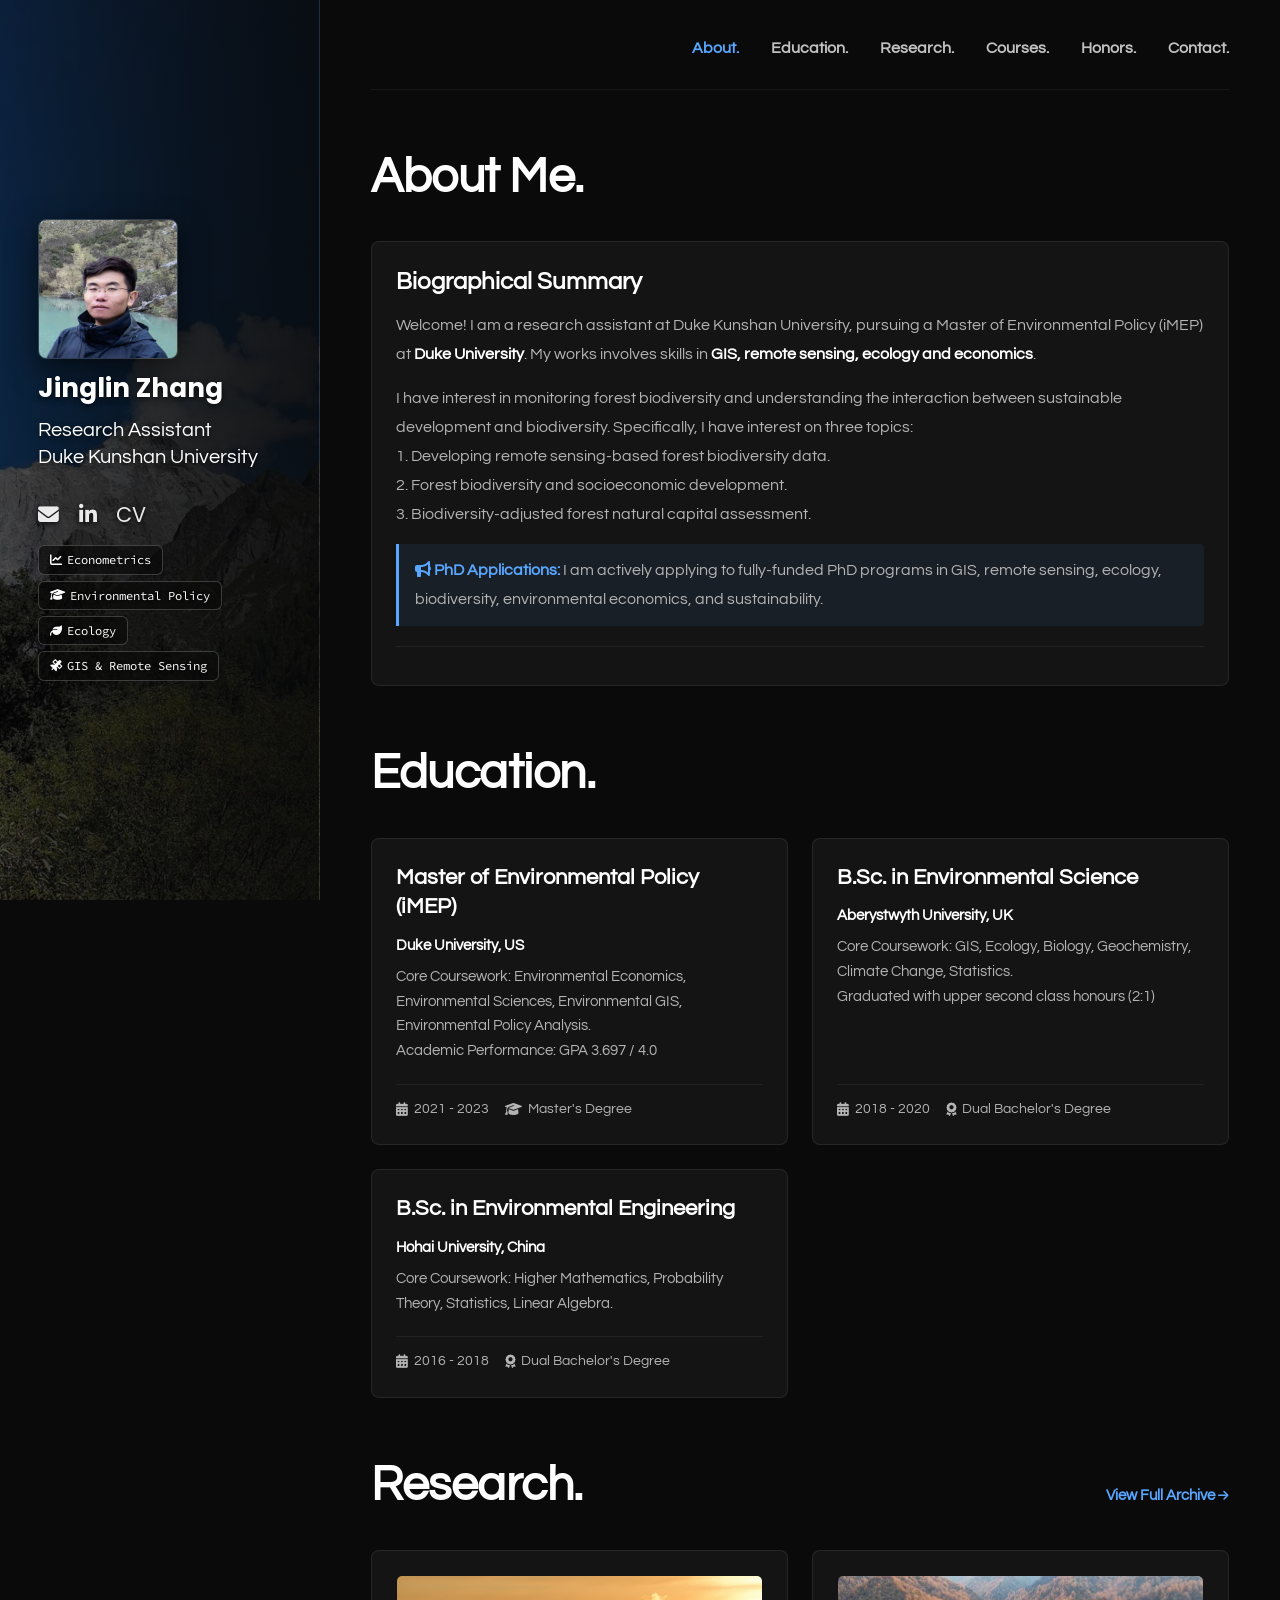
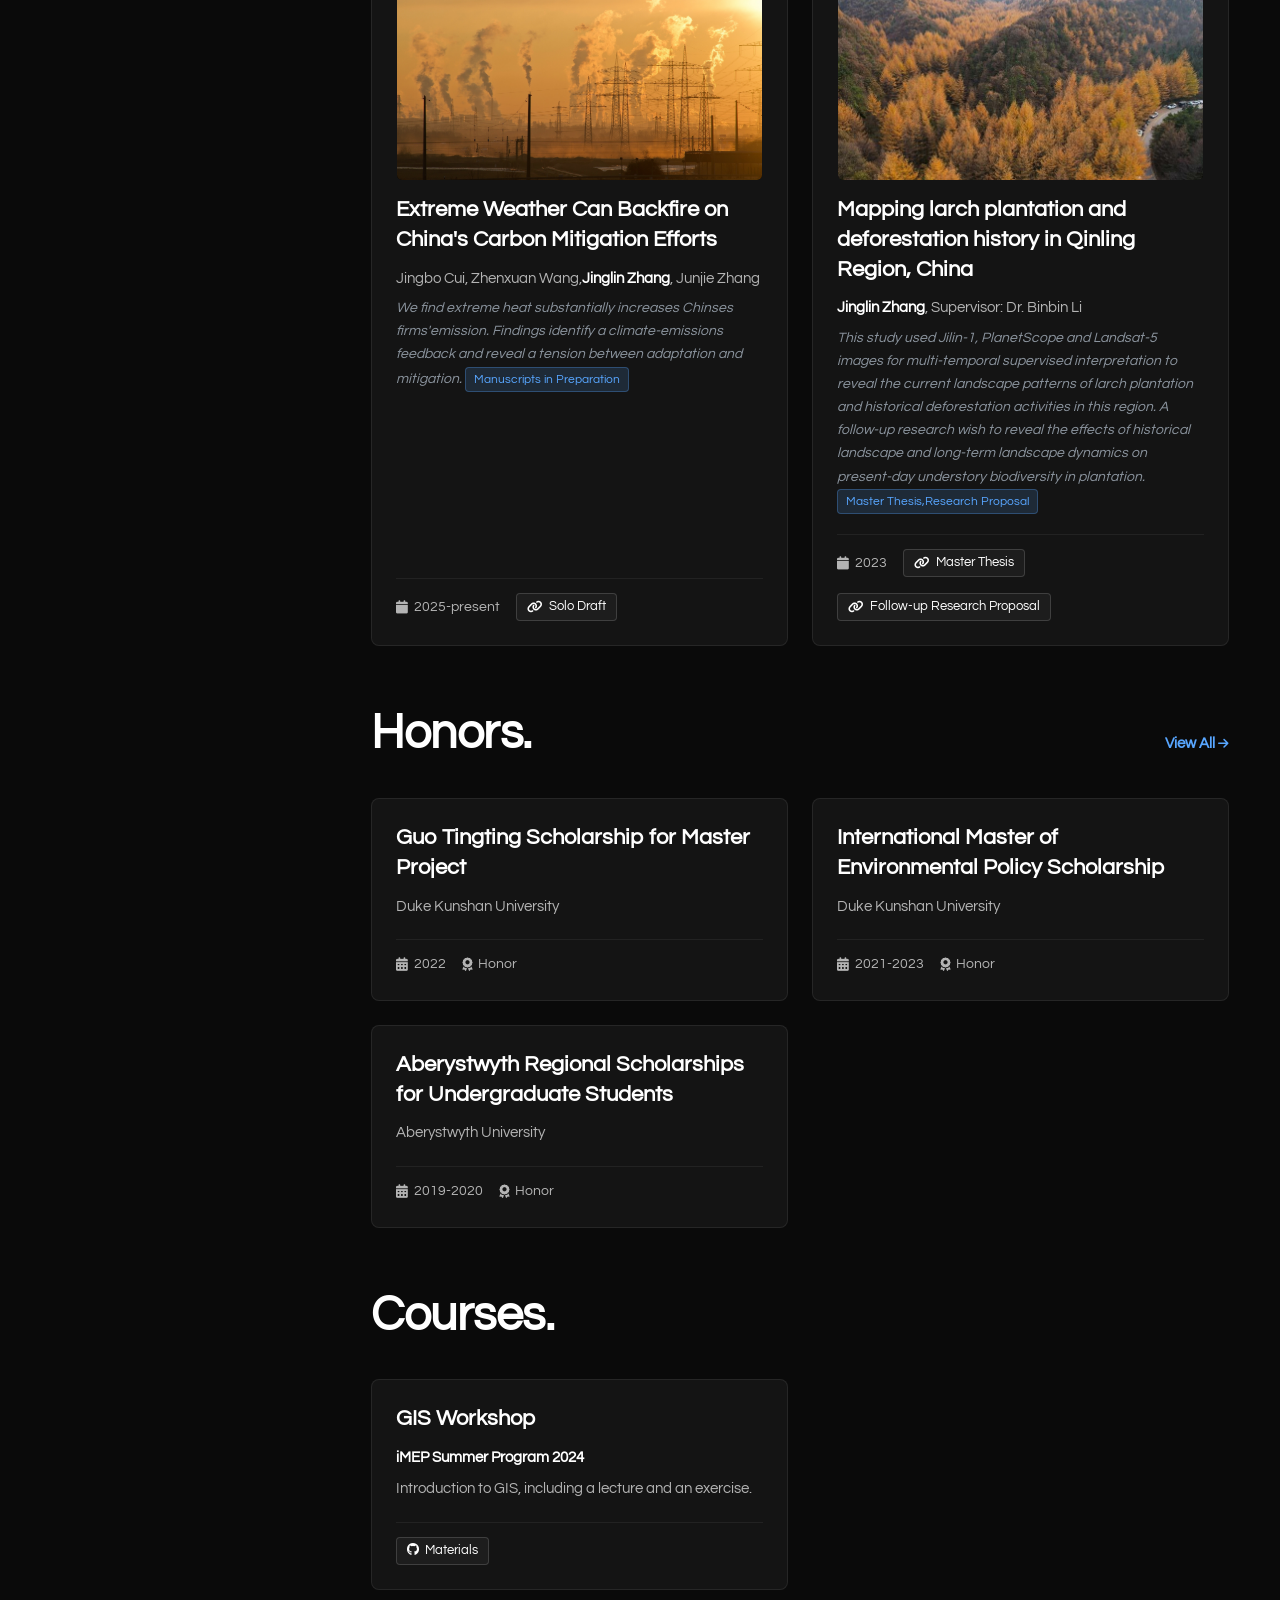
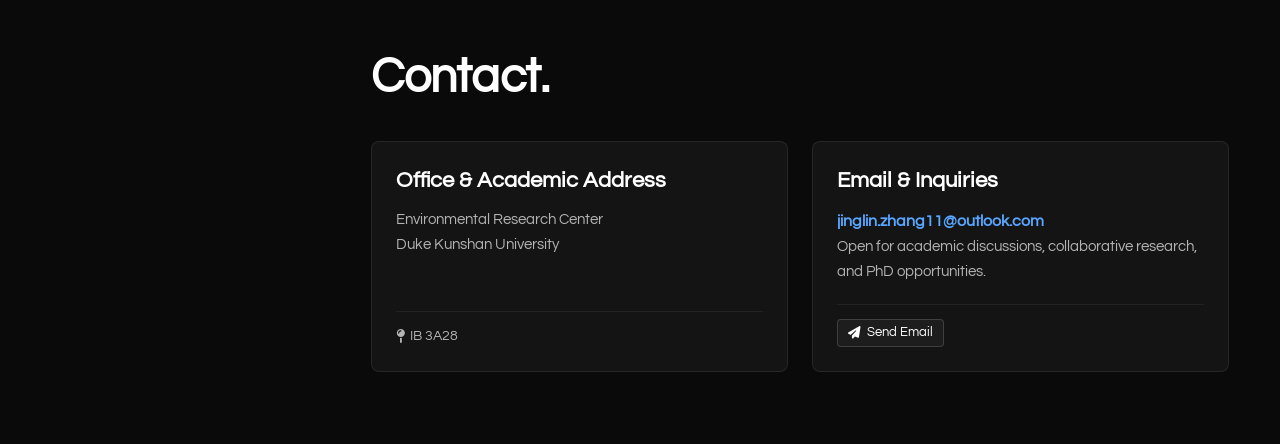
==== index.html @ aa08ebb3 "Update index.html" ====
<!DOCTYPE html>
<html lang="en">
<head>
    <meta charset="UTF-8">
    <meta name="viewport" content="width=device-width, initial-scale=1.0">
    <title>Jinglin Zhang | Academic Portfolio</title>
    
    <!-- Fonts & Icons (Gitfolio exact stack) -->
    <link rel="stylesheet" href="https://cdnjs.cloudflare.com/ajax/libs/font-awesome/6.5.0/css/all.min.css">
    <link rel="stylesheet" href="styles.css">
</head>
<body>

    <!-- ===================================================
         1) GITFOLIO FIXED LEFT PROFILE RIBBON
         =================================================== -->
    <div id="profile" style="background-image: linear-gradient(90deg, rgba(10, 10, 10, 0.35), rgba(10, 10, 10, 0.72)), url('assets/background.jpg'); background-size: cover; background-position: center; background-repeat: no-repeat;">
        <img id="profile_img" src="assets/profile.jpg" alt="Your Portrait">
        
        <div id="username">
            <span>Jinglin Zhang</span>
        </div>

        <div id="userbio">
            Research Assistant<br>Duke Kunshan University
        </div>

        <div class="socials">
            <a href="mailto:jinglin.zhang11@outlook.com" title="Email">
                <i class="fas fa-envelope"></i>
            </a>
            <a href="https://www.linkedin.com/in/jiz11/" target="_blank" rel="noopener noreferrer" title="LinkedIn">
                <i class="fab fa-linkedin-in"></i>
            </a>
            <a href="assets/cv.pdf" target="_blank" rel="noopener noreferrer" title="Resume">
                CV
            </a>
        </div>

        <div style="margin-top: 1.5vh; display: flex; flex-wrap: wrap; gap: 6px;">
            <span class="gitfolio-badge"><i class="fas fa-chart-line text-blue-400"></i> Econometrics</span>
            <span class="gitfolio-badge"><i class="fas fa-graduation-cap text-green-400"></i> Environmental Policy</span>
            <span class="gitfolio-badge"><i class="fas fa-leaf text-amber-400"></i> Ecology</span>
            <span class="gitfolio-badge"><i class="fas fa-satellite text-purple-400"></i> GIS & Remote Sensing</span>
        </div>
    </div>

    <!-- ===================================================
         2) GITFOLIO RIGHT DISPLAY CONTENT
         =================================================== -->
    <div id="display">
        
        <!-- Top Navigation Bar (Gitfolio style) -->
        <div id="header">
            <a href="#about" class="active">About.</a>
            <a href="#education">Education.</a>
            <a href="#research">Research.</a>
            <a href="#Courses">Courses.</a>
            <a href="#honors">Honors.</a>
            <a href="#contact">Contact.</a>
        </div>

        <!-- SECTION 1: ABOUT ME -->
        <div id="about">
            <h1>About Me.</h1>
            <div class="gitfolio-card" style="margin-bottom: 30px;">
                <div class="section_title" style="color: #fff; font-size: 24px;">Biographical Summary</div>
                <div class="about_section" style="font-size: 16px; line-height: 1.8;">
                    <p style="margin-top: 0;">
                        Welcome! I am a research assistant at Duke Kunshan University, pursuing a Master of Environmental Policy (iMEP) at <strong>Duke University</strong>. My works involves skills in <strong>GIS, remote sensing, ecology and economics</strong>.
                    </p>
                    <p>
                        I have interest in monitoring forest biodiversity and understanding the interaction between sustainable development and biodiversity. Specifically, I have interest on three topics:<br>
                        1. Developing remote sensing-based forest biodiversity data. <br>
                        2. Forest biodiversity and socioeconomic development. <br>
                        3. Biodiversity-adjusted forest natural capital assessment.
                    </p>
                    <p style="margin-bottom: 0; padding: 12px 16px; border-left: 3px solid var(--accent-color); background: rgba(88, 166, 255, 0.08); border-radius: 0 4px 4px 0;">
                        <strong style="color: #58a6ff;"><i class="fas fa-bullhorn"></i> PhD Applications:</strong> I am actively applying to fully-funded PhD programs in GIS, remote sensing, ecology, biodiversity, environmental economics, and sustainability.
                    </p>
                </div>
                <div class="bottom_section">
                </div>
            </div>
        </div>

        <!-- SECTION 2: EDUCATION -->
        <div id="education">
            <h1>Education.</h1>
            <div class="projects">
                
                <section class="gitfolio-card">
                    <div>
                        <div class="section_title">Master of Environmental Policy (iMEP)</div>
                        <div class="about_section">
                            <p style="margin: 0 0 6px 0; color: #fff; font-weight: 600;">Duke University, US</p>
                            <p style="margin: 0; color: var(--text-secondary);">
                                Core Coursework: Environmental Economics, Environmental Sciences, Environmental GIS, Environmental Policy Analysis.<br>
                                Academic Performance: GPA 3.697 / 4.0
                            </p>
                        </div>
                    </div>
                    <div class="bottom_section">
                        <span><i class="fas fa-calendar-alt"></i> 2021 - 2023</span>
                        <span><i class="fas fa-graduation-cap"></i> Master's Degree</span>
                    </div>
                </section>

                <section class="gitfolio-card">
                    <div>
                        <div class="section_title">B.Sc. in Environmental Science</div>
                        <div class="about_section">
                            <p style="margin: 0 0 6px 0; color: #fff; font-weight: 600;">Aberystwyth University, UK</p>
                            <p style="margin: 0; color: var(--text-secondary);">
                                Core Coursework: GIS, Ecology, Biology, Geochemistry, Climate Change, Statistics.<br>
                                Graduated with upper second class honours (2:1)
                            </p>
                        </div>
                    </div>
                    <div class="bottom_section">
                        <span><i class="fas fa-calendar-alt"></i> 2018 - 2020</span>
                        <span><i class="fas fa-award"></i> Dual Bachelor's Degree</span>
                    </div>
                </section>

                <section class="gitfolio-card">
                    <div>
                        <div class="section_title">B.Sc. in Environmental Engineering</div>
                        <div class="about_section">
                            <p style="margin: 0 0 6px 0; color: #fff; font-weight: 600;">Hohai University, China</p>
                            <p style="margin: 0; color: var(--text-secondary);">
                                Core Coursework: Higher Mathematics, Probability Theory, Statistics, Linear Algebra.<br>
                            </p>
                        </div>
                    </div>
                    <div class="bottom_section">
                        <span><i class="fas fa-calendar-alt"></i> 2016 - 2018</span>
                        <span><i class="fas fa-award"></i> Dual Bachelor's Degree</span>
                    </div>
                </section>

            </div>
        </div>

        <!-- SECTION 3: RESEARCH & PUBLICATIONS -->
        <div id="research">
            <div style="display: flex; justify-content: space-between; align-items: baseline; margin-top: 50px; margin-bottom: 25px;">
                <h1 style="margin: 0;">Research.</h1>
                <a href="pages/all-publications.html" style="font-family: 'Questrial', sans-serif; color: var(--accent-color); text-decoration: none; font-size: 15px; font-weight: bold;">
                    View Full Archive <i class="fas fa-arrow-right" style="font-size: 12px;"></i>
                </a>
            </div>
            
            <div class="projects" id="featured-publications-container">
                <!-- Dynamically populated from data/publications.json via script.js -->
            </div>
        </div>

        <!-- SECTION 4: HONORS & AWARDS -->
        <div id="honors">
            <div style="display: flex; justify-content: space-between; align-items: baseline; margin-top: 50px; margin-bottom: 25px;">
                <h1 style="margin: 0;">Honors.</h1>
                <a href="pages/all-honors.html" style="font-family: 'Questrial', sans-serif; color: var(--accent-color); text-decoration: none; font-size: 15px; font-weight: bold;">
                    View All <i class="fas fa-arrow-right" style="font-size: 12px;"></i>
                </a>
            </div>
            
            <div class="projects" id="honors-container">
                <!-- Dynamically populated from data/honors.json via script.js -->
            </div>
        </div>

        <div id="Courses">
            <h1>Courses.</h1>
            <div class="projects">
                
                <section class="gitfolio-card">
                    <div>
                        <div class="section_title">GIS Workshop</div>
                        <div class="about_section">
                            <p style="margin: 0 0 6px 0; color: #fff; font-weight: 600;">iMEP Summer Program 2024</p>
                            <p style="margin: 0; color: var(--text-secondary);">
                                Introduction to GIS, including a lecture and an exercise.<br>
                            </p>
                        </div>
                    </div>
                    <div class="bottom_section">
                        <a href="https://github.com/jiz11/iMEPSummer2024_GISWorkshop" target="_blank" rel="noopener noreferrer" class="gitfolio-tag-btn">
                            <i class="fab fa-github"></i> Materials
                        </a>
                    </div>
                </section>

            </div>
        </div>


        <!-- SECTION 5: CONTACT -->
        <div id="contact">
            <h1>Contact.</h1>
            <div class="projects">
                
                <section class="gitfolio-card">
                    <div>
                        <div class="section_title">Office &amp; Academic Address</div>
                        <div class="about_section">
                            <p style="margin: 0;">
                                Environmental Research Center<br>
                                Duke Kunshan University
                            </p>
                        </div>
                    </div>
                    <div class="bottom_section">
                        <span><i class="fas fa-map-pin"></i> IB 3A28</span>
                    </div>
                </section>

                <section class="gitfolio-card">
                    <div>
                        <div class="section_title">Email &amp; Inquiries</div>
                        <div class="about_section">
                            <p style="margin: 0;">
                                <a href="mailto:jinglin.zhang11@outlook.com" style="color: var(--accent-color); text-decoration: none; font-size: 16px; font-weight: bold;">
                                    jinglin.zhang11@outlook.com
                                </a><br>
                                Open for academic discussions, collaborative research, and PhD opportunities.
                            </p>
                        </div>
                    </div>
                    <div class="bottom_section">
                        <a href="mailto:jinglin.zhang11@outlook.com" class="gitfolio-tag-btn"><i class="fas fa-paper-plane"></i> Send Email</a>
                    </div>
                </section>

            </div>
        </div>

        <!-- Gitfolio Footer -->

    </div>

    <script src="script.js"></script>
</body>
</html>
---- styles.css ----
@import url('https://fonts.googleapis.com/css?family=Poppins:400,500,600,700');
@import url('https://fonts.googleapis.com/css?family=Questrial');
@import url('https://fonts.googleapis.com/css2?family=Source+Code+Pro:wght@400;500;600&display=swap');

:root {
  --bg-color: rgb(10, 10, 10);
  --card-bg: rgb(20, 20, 20);
  --card-border: rgba(255, 255, 255, 0.08);
  --card-hover-border: rgba(255, 255, 255, 0.22);
  --text-color: #ffffff;
  --text-secondary: rgb(180, 180, 180);
  --accent-color: #58a6ff;
  --accent-hover: #79c0ff;
  --background-image: linear-gradient(
      90deg,
      rgba(10, 10, 10, 0.35),
      rgba(10, 10, 10, 0.72)
    ),
    url("assets/background.jpg");
}

* {
  box-sizing: border-box;
}

body {
  margin: 0;
  padding: 0;
  width: 100%;
  background: var(--bg-color);
  color: var(--text-color);
  overflow-x: hidden;
  font-family: "Poppins", sans-serif;
  line-height: 1.6;
}

/* ===================================================
   1) GITFOLIO FIXED LEFT PROFILE
   =================================================== */
#profile {
  width: 25vw;
  min-width: 320px;
  max-width: 380px;
  padding: 4vh 3vw;
  height: 100vh;
  display: flex;
  flex-direction: column;
  justify-content: center;
  text-align: left;
  background: var(--background-image) center center / cover no-repeat;
  position: fixed;
  top: 0;
  left: 0;
  color: #fff !important;
  z-index: 50;
  border-right: 1px solid rgba(255, 255, 255, 0.1);
}

#profile_img {
  width: 140px;
  height: 140px;
  min-width: 140px;
  min-height: 140px;
  max-width: 140px;
  max-height: 140px;
  border-radius: 8px;
  object-fit: cover;
  border: 1px solid rgba(255, 255, 255, 0.15);
  box-shadow: 0 10px 30px rgba(0, 0, 0, 0.6);
  margin-bottom: 1.5vh;
  transition: transform 0.25s ease;
}

#profile_img:hover {
  transform: scale(1.02);
}

#username {
  font-size: 26px;
  font-weight: bold;
  font-family: "Poppins", sans-serif;
  color: #fff;
  line-height: 1.2;
  text-shadow: 0 2px 6px rgba(0, 0, 0, 0.7);
}

#username a {
  font-size: 16px;
  font-weight: 500;
  color: #ffffff;
  opacity: 0.9;
  text-decoration: none;
  display: block;
  margin-top: 3px;
  text-shadow: 0 1px 3px rgba(0, 0, 0, 0.7);
  transition: opacity 0.2s;
}

#username a:hover {
  opacity: 1;
  text-decoration: underline;
}

#userbio {
  font-size: 20px;
  font-family: "Questrial", sans-serif;
  color: #ffffff;
  line-height: 1.35;
  margin: 1.5vh 0;
  text-shadow: 0 2px 6px rgba(0, 0, 0, 0.8);
}

#about {
  font-size: 15px;
  font-family: "Questrial", sans-serif;
  margin: 1vh 0;
}

#about .meta-item {
  display: flex;
  align-items: center;
  gap: 0.75rem;
  color: #ffffff;
  margin: 0.5vh 0;
  text-shadow: 0 1px 4px rgba(0, 0, 0, 0.8);
}

#about .meta-item i {
  width: 18px;
  text-align: center;
  color: #ffffff;
  font-size: 14px;
}

#about .meta-item a {
  color: #ffffff;
  text-decoration: none;
  transition: opacity 0.2s;
}

#about .meta-item a:hover {
  text-decoration: underline;
}

.socials {
  margin-top: 1.5vh;
  display: flex;
  align-items: center;
}

.socials a {
  color: #ffffff;
  font-size: 1.3rem;
  margin-right: 1.2rem;
  opacity: 0.9;
  text-shadow: 0 2px 5px rgba(0, 0, 0, 0.8);
  transition: transform 0.2s ease, opacity 0.2s ease, color 0.2s ease;
  text-decoration: none;
}

.socials a:hover {
  opacity: 1;
  color: var(--accent-color);
  transform: translateY(-2px);
}

.gitfolio-badge {
  display: inline-flex;
  align-items: center;
  gap: 0.35rem;
  padding: 0.25rem 0.65rem;
  border-radius: 6px;
  font-size: 0.76rem;
  font-family: 'Source Code Pro', monospace;
  background: rgba(10, 10, 10, 0.65);
  border: 1px solid rgba(255, 255, 255, 0.2);
  color: #ffffff;
  text-shadow: 0 1px 3px rgba(0, 0, 0, 0.8);
}

/* ===================================================
   2) GITFOLIO RIGHT DISPLAY CONTENT
   =================================================== */
#display {
  width: calc(100vw - 25vw);
  margin-left: 25vw;
  padding: 2.5vh 4vw 8vh;
  min-height: 100vh;
  box-sizing: border-box;
}

/* Gitfolio Top Navigation Header */
#header {
  width: 100%;
  display: flex;
  justify-content: flex-end;
  align-items: center;
  padding: 1.5vh 0 3vh;
  border-bottom: 1px solid rgba(255, 255, 255, 0.05);
}

#header a {
  color: #ffffff;
  text-decoration: none;
  margin-left: 2.5vw;
  font-family: "Questrial", sans-serif;
  font-size: 16px;
  font-weight: bold;
  opacity: 0.75;
  transition: all 0.2s ease;
}

#header a:hover,
#header a.active {
  opacity: 1;
  color: var(--accent-color);
}

/* Gitfolio Signature Headings */
#display h1 {
  font-size: 48px;
  color: #ffffff;
  font-weight: bold;
  font-family: "Questrial", sans-serif;
  margin-top: 50px;
  margin-bottom: 25px;
  letter-spacing: -0.5px;
}

/* Gitfolio Project Grid / Cards */
.projects {
  display: grid;
  grid-template-columns: repeat(auto-fill, minmax(360px, 1fr));
  gap: 24px;
}

.gitfolio-card,
.projects section {
  border: 1px solid var(--card-border);
  border-radius: 8px;
  padding: 24px;
  background: var(--card-bg);
  transition: all 0.3s cubic-bezier(0.25, 0.8, 0.25, 1);
  color: #ffffff;
  text-decoration: none;
  display: flex;
  flex-direction: column;
  justify-content: space-between;
}

.gitfolio-card:hover,
.projects section:hover {
  transform: scale(1.015);
  border-color: var(--card-hover-border);
  box-shadow: 0 14px 35px rgba(0, 0, 0, 0.5);
  background: rgb(24, 24, 24);
}

.section_title {
  font-size: 22px;
  font-weight: bold;
  font-family: "Questrial", sans-serif;
  margin-bottom: 12px;
  color: #ffffff;
  line-height: 1.35;
}

.about_section {
  font-size: 15px;
  font-family: "Questrial", sans-serif;
  color: var(--text-secondary);
  line-height: 1.65;
}

.about_section strong {
  color: #ffffff;
  font-weight: 600;
}

.bottom_section {
  margin-top: 20px;
  padding-top: 14px;
  border-top: 1px solid rgba(255, 255, 255, 0.06);
  font-size: 13.5px;
  font-family: "Questrial", sans-serif;
  color: #888888;
  display: flex;
  flex-wrap: wrap;
  align-items: center;
  gap: 16px;
}

.bottom_section span,
.bottom_section a {
  display: inline-flex;
  align-items: center;
  gap: 6px;
  color: var(--text-secondary);
  text-decoration: none;
  transition: color 0.2s;
}

.bottom_section a:hover {
  color: var(--accent-color);
}

/* Publication Card Teaser Image */
.pub-gitfolio-teaser {
  width: 100%;
  aspect-ratio: 16 / 9;
  border-radius: 6px;
  overflow: hidden;
  margin-bottom: 14px;
  border: 1px solid rgba(255, 255, 255, 0.08);
  background: #000;
}

.pub-gitfolio-teaser img {
  width: 100%;
  height: 100%;
  object-fit: cover;
  transition: transform 0.3s ease;
}

.gitfolio-card:hover .pub-gitfolio-teaser img,
.projects section:hover .pub-gitfolio-teaser img {
  transform: scale(1.03);
}

.gitfolio-tag-btn {
  display: inline-flex;
  align-items: center;
  gap: 5px;
  padding: 3px 10px;
  border-radius: 4px;
  border: 1px solid rgba(255, 255, 255, 0.15);
  background: rgba(255, 255, 255, 0.04);
  color: #ffffff !important;
  font-size: 12.5px;
  transition: all 0.2s ease;
}

.gitfolio-tag-btn:hover {
  background: rgba(88, 166, 255, 0.18);
  border-color: var(--accent-color);
  color: var(--accent-hover) !important;
}

.venue-tag-badge {
  display: inline-flex;
  align-items: center;
  padding: 2px 8px;
  border-radius: 4px;
  font-size: 12px;
  background: rgba(88, 166, 255, 0.15);
  color: var(--accent-color);
  border: 1px solid rgba(88, 166, 255, 0.3);
}

/* ===================================================
   3) GITFOLIO FOOTER
   =================================================== */
#footer {
  width: 100%;
  padding: 70px 0 30px;
  text-align: center;
  font-family: "Questrial", sans-serif;
  color: var(--text-secondary);
  font-size: 14px;
}

#footer a {
  color: #ffffff;
  text-decoration: none;
  font-weight: bold;
  transition: color 0.2s;
}

#footer a:hover {
  color: var(--accent-color);
}

/* ===================================================
   4) RESPONSIVE DESIGN (GITFOLIO MEDIA QUERIES)
   =================================================== */
@media (max-width: 1024px) {
  #profile {
    width: 100%;
    min-width: 100%;
    max-width: 100%;
    height: auto;
    position: relative;
    padding: 60px 24px;
    text-align: center;
    border-right: none;
    border-bottom: 1px solid rgba(255, 255, 255, 0.1);
  }

  #profile_img {
    margin: 0 auto 20px;
  }

  #about .meta-item {
    justify-content: center;
  }

  .socials {
    justify-content: center;
  }

  #display {
    width: 100%;
    margin-left: 0;
    padding: 30px 24px 60px;
  }

  #header {
    justify-content: center;
    flex-wrap: wrap;
    gap: 15px;
  }

  #header a {
    margin: 0 10px;
  }

  #display h1 {
    font-size: 38px;
  }

  .projects {
    grid-template-columns: 1fr;
  }
}
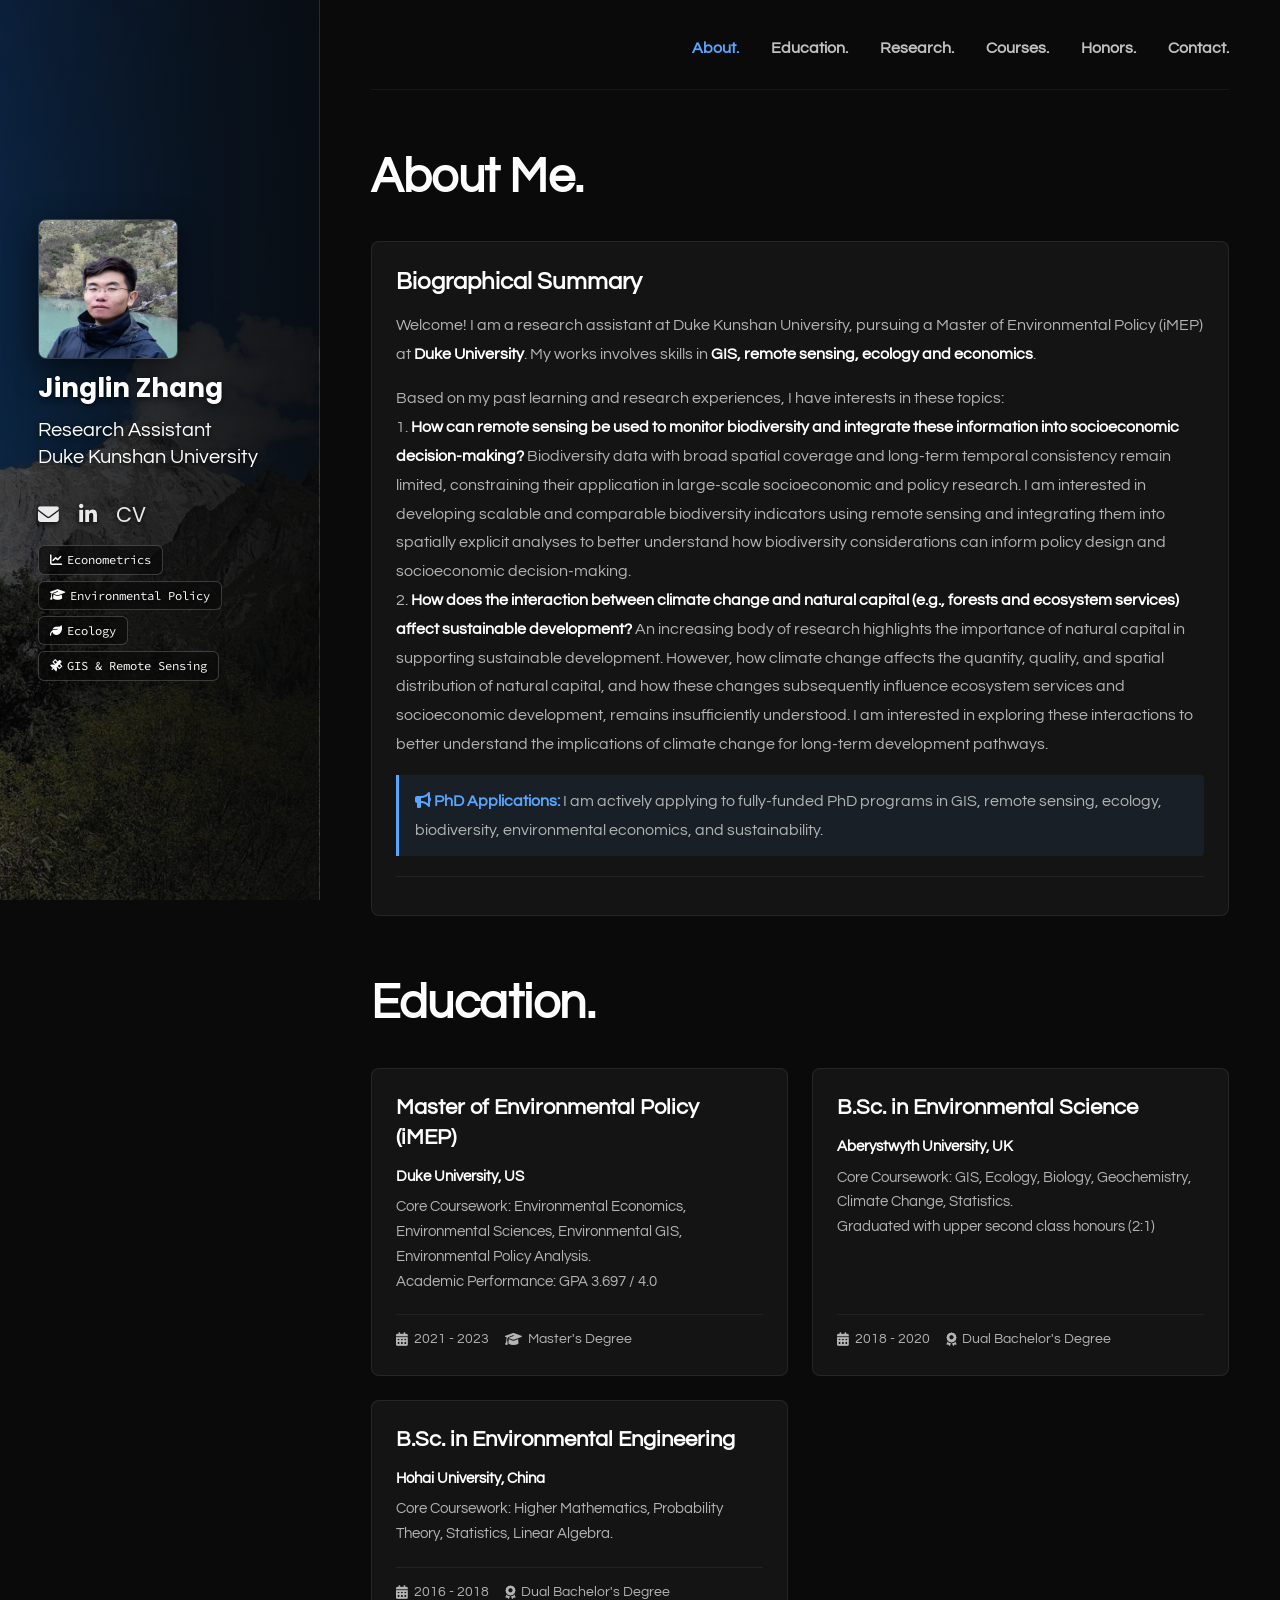
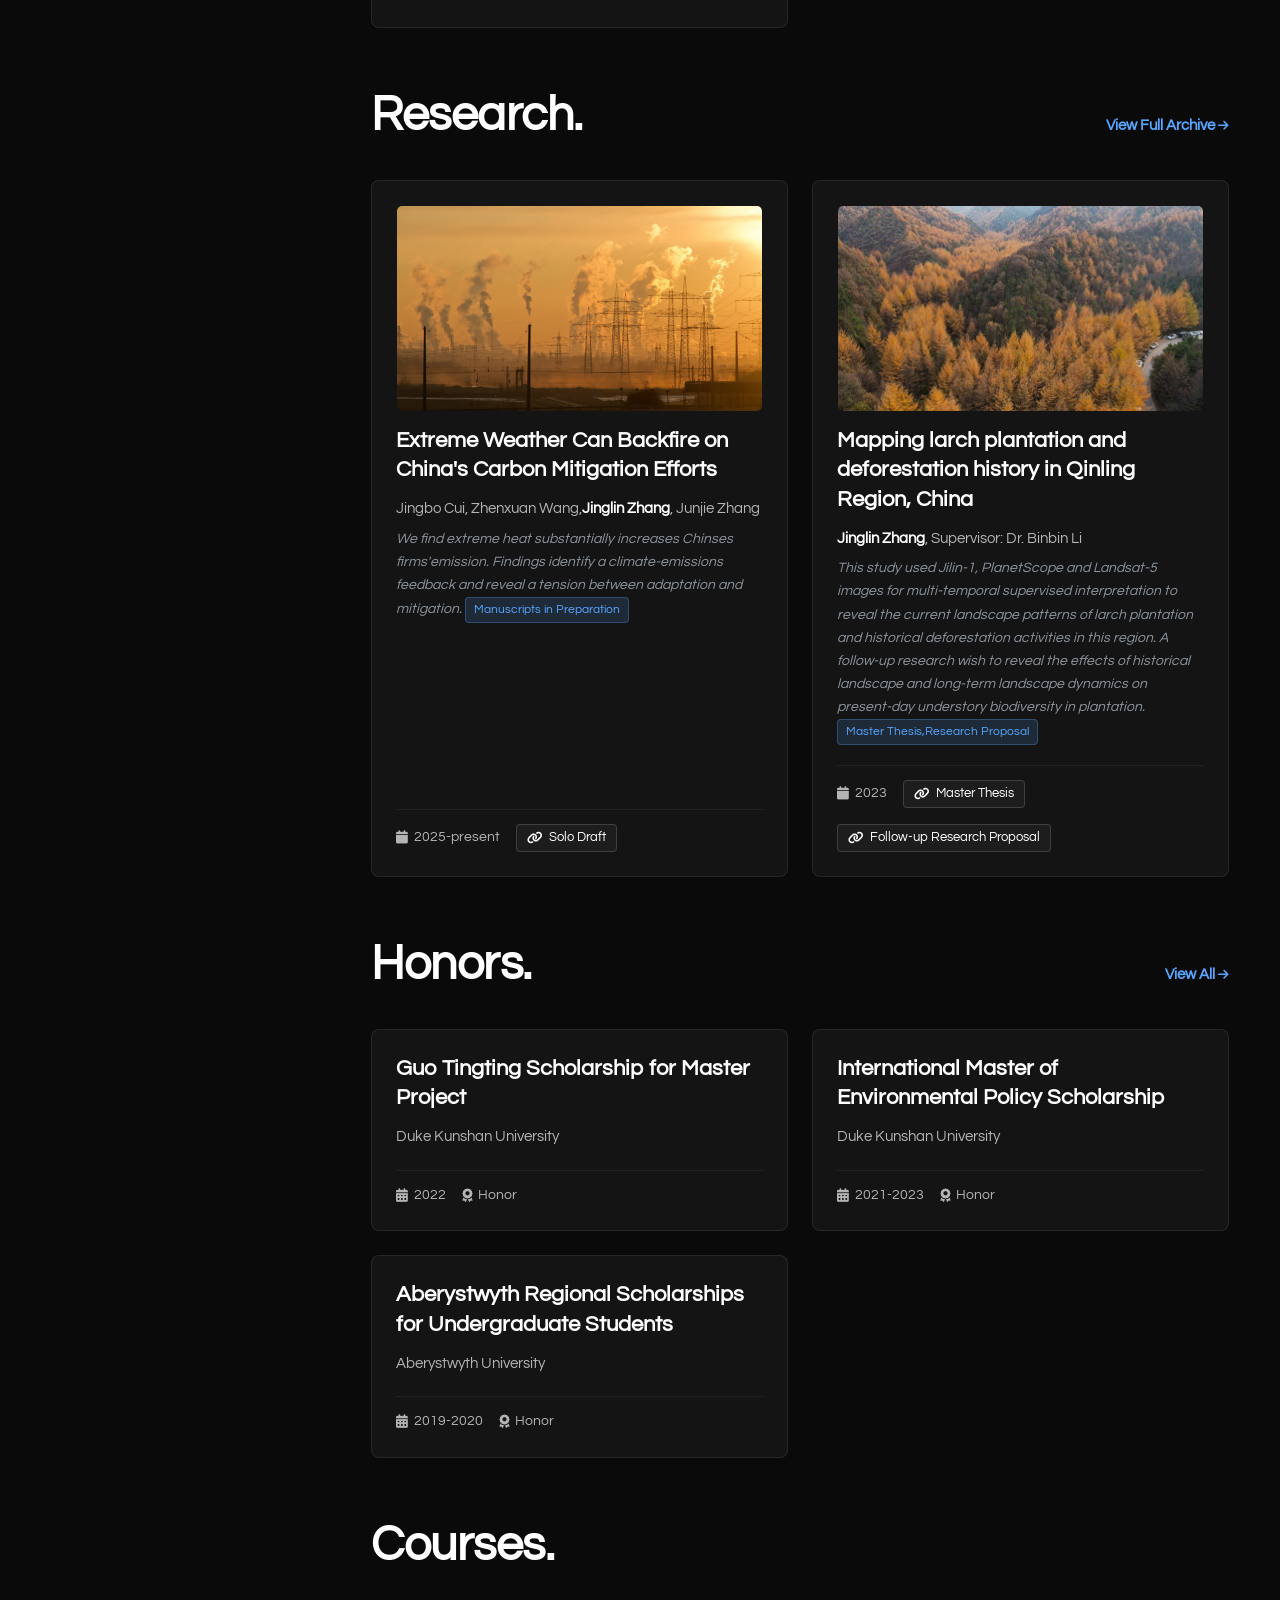
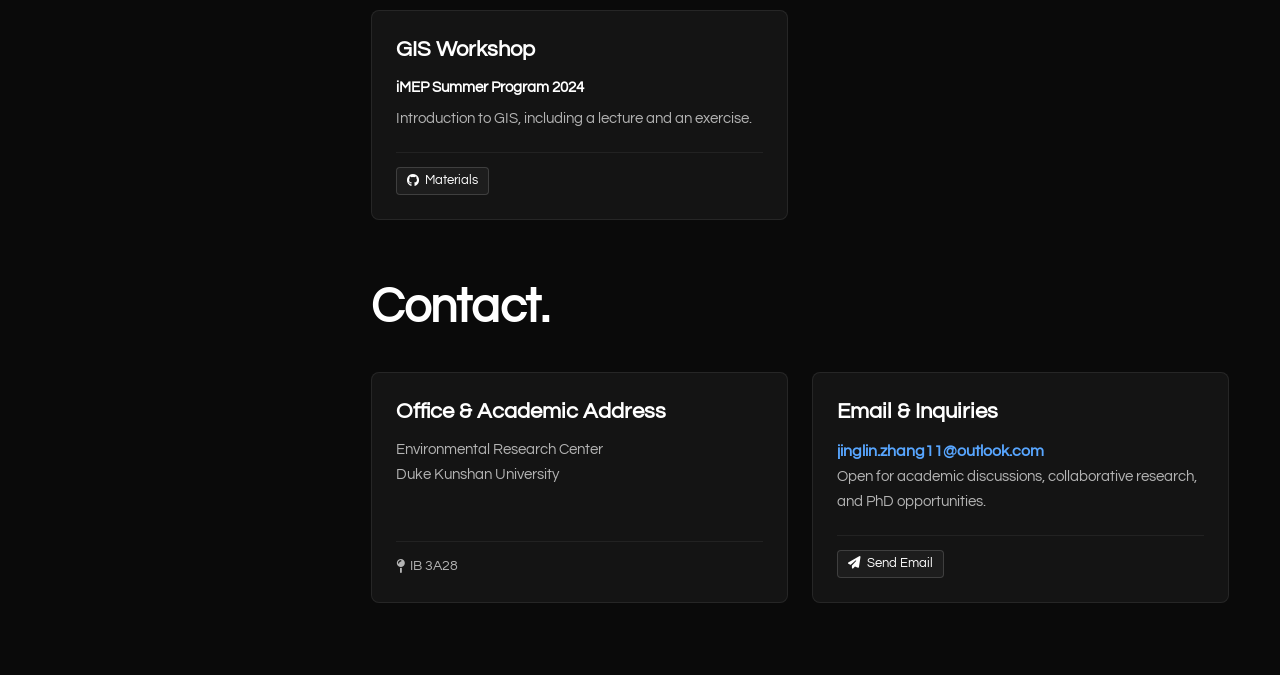
==== commit 2b7a1c01: "Update index.html" ====
--- a/index.html
+++ b/index.html
@@ -70,10 +70,9 @@
                         Welcome! I am a research assistant at Duke Kunshan University, pursuing a Master of Environmental Policy (iMEP) at <strong>Duke University</strong>. My works involves skills in <strong>GIS, remote sensing, ecology and economics</strong>.
                     </p>
                     <p>
-                        I have interest in monitoring forest biodiversity and understanding the interaction between sustainable development and biodiversity. Specifically, I have interest on three topics:<br>
-                        1. Developing remote sensing-based forest biodiversity data. <br>
-                        2. Forest biodiversity and socioeconomic development. <br>
-                        3. Biodiversity-adjusted forest natural capital assessment.
+                        Based on my past learning and research experiences, I have interests in these topics:<br>
+                        1. <strong>How can remote sensing be used to monitor biodiversity and integrate these information into socioeconomic decision-making?</strong> Biodiversity data with broad spatial coverage and long-term temporal consistency remain limited, constraining their application in large-scale socioeconomic and policy research. I am interested in developing scalable and comparable biodiversity indicators using remote sensing and integrating them into spatially explicit analyses to better understand how biodiversity considerations can inform policy design and socioeconomic decision-making. <br>
+                        2. <strong>How does the interaction between climate change and natural capital (e.g., forests and ecosystem services) affect sustainable development?</strong> An increasing body of research highlights the importance of natural capital in supporting sustainable development. However, how climate change affects the quantity, quality, and spatial distribution of natural capital, and how these changes subsequently influence ecosystem services and socioeconomic development, remains insufficiently understood. I am interested in exploring these interactions to better understand the implications of climate change for long-term development pathways.
                     </p>
                     <p style="margin-bottom: 0; padding: 12px 16px; border-left: 3px solid var(--accent-color); background: rgba(88, 166, 255, 0.08); border-radius: 0 4px 4px 0;">
                         <strong style="color: #58a6ff;"><i class="fas fa-bullhorn"></i> PhD Applications:</strong> I am actively applying to fully-funded PhD programs in GIS, remote sensing, ecology, biodiversity, environmental economics, and sustainability.
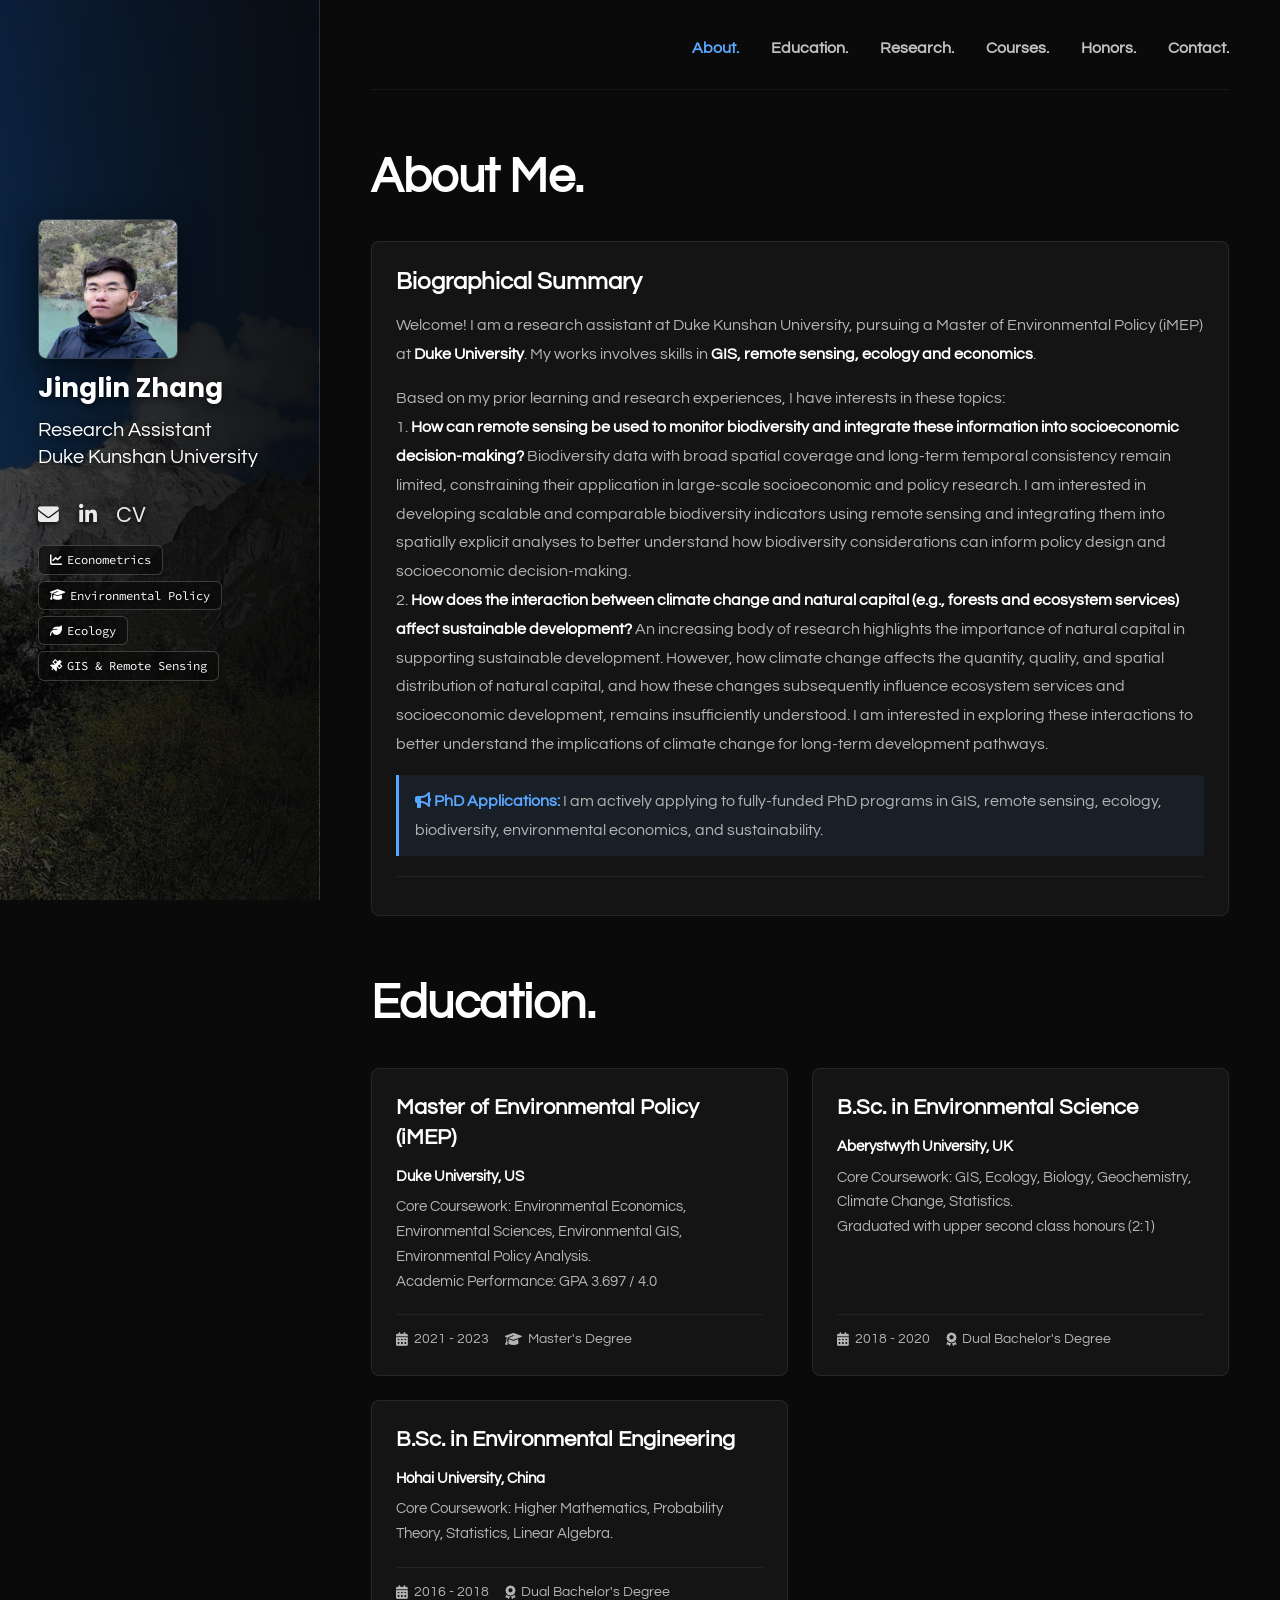
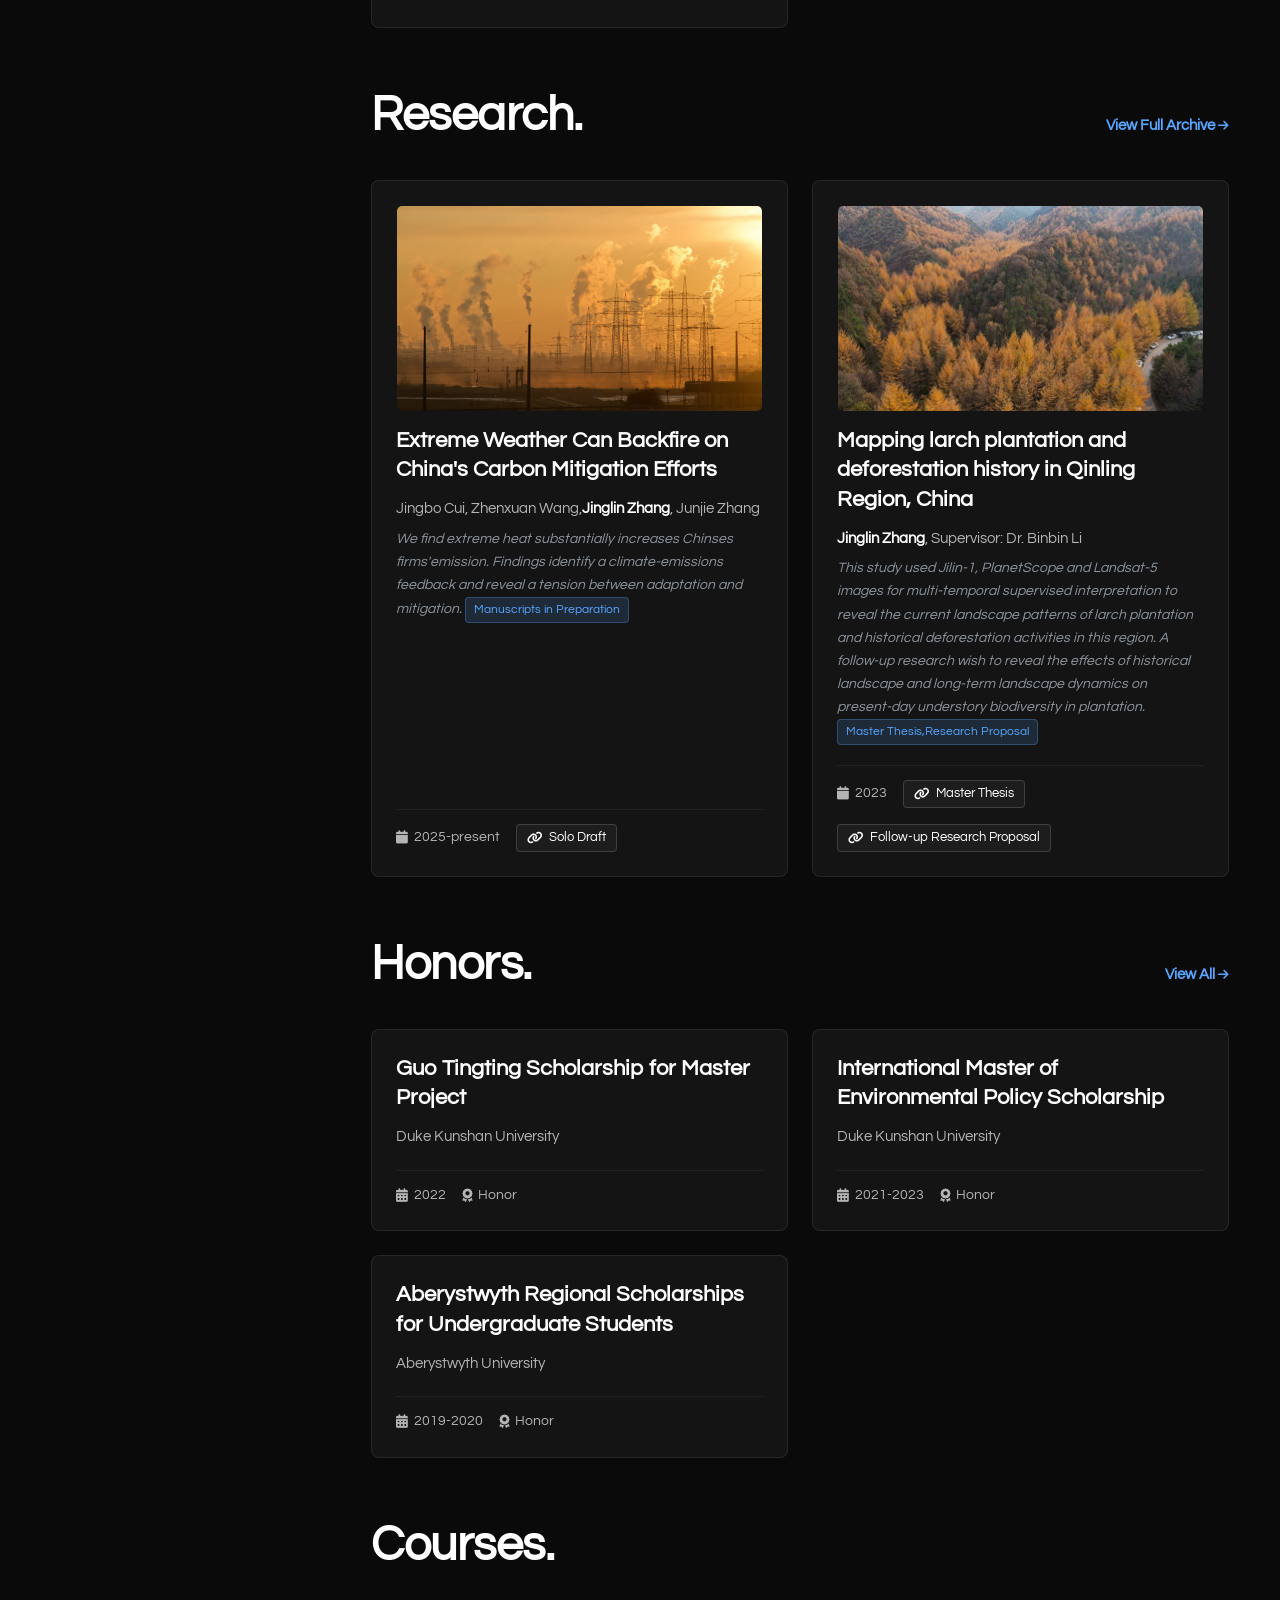
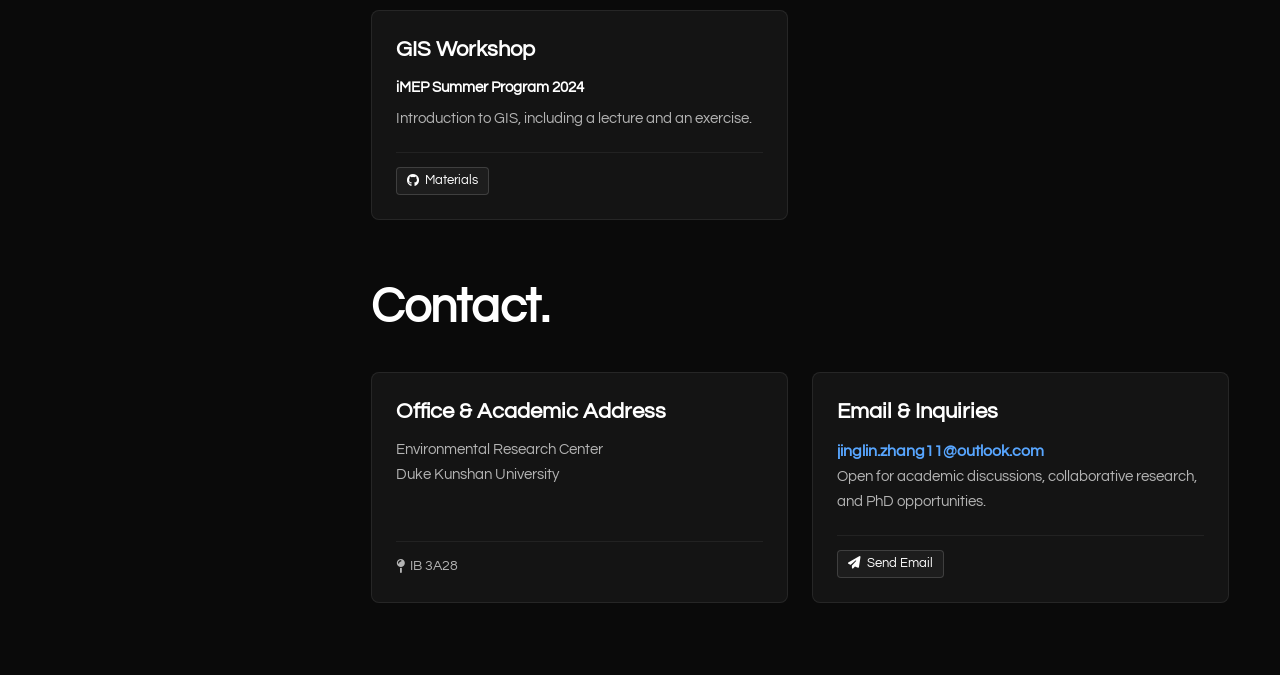
==== commit 0716e0a7: "Update index.html" ====
--- a/index.html
+++ b/index.html
@@ -70,7 +70,7 @@
                         Welcome! I am a research assistant at Duke Kunshan University, pursuing a Master of Environmental Policy (iMEP) at <strong>Duke University</strong>. My works involves skills in <strong>GIS, remote sensing, ecology and economics</strong>.
                     </p>
                     <p>
-                        Based on my past learning and research experiences, I have interests in these topics:<br>
+                        Based on my prior learning and research experiences, I have interests in these topics:<br>
                         1. <strong>How can remote sensing be used to monitor biodiversity and integrate these information into socioeconomic decision-making?</strong> Biodiversity data with broad spatial coverage and long-term temporal consistency remain limited, constraining their application in large-scale socioeconomic and policy research. I am interested in developing scalable and comparable biodiversity indicators using remote sensing and integrating them into spatially explicit analyses to better understand how biodiversity considerations can inform policy design and socioeconomic decision-making. <br>
                         2. <strong>How does the interaction between climate change and natural capital (e.g., forests and ecosystem services) affect sustainable development?</strong> An increasing body of research highlights the importance of natural capital in supporting sustainable development. However, how climate change affects the quantity, quality, and spatial distribution of natural capital, and how these changes subsequently influence ecosystem services and socioeconomic development, remains insufficiently understood. I am interested in exploring these interactions to better understand the implications of climate change for long-term development pathways.
                     </p>
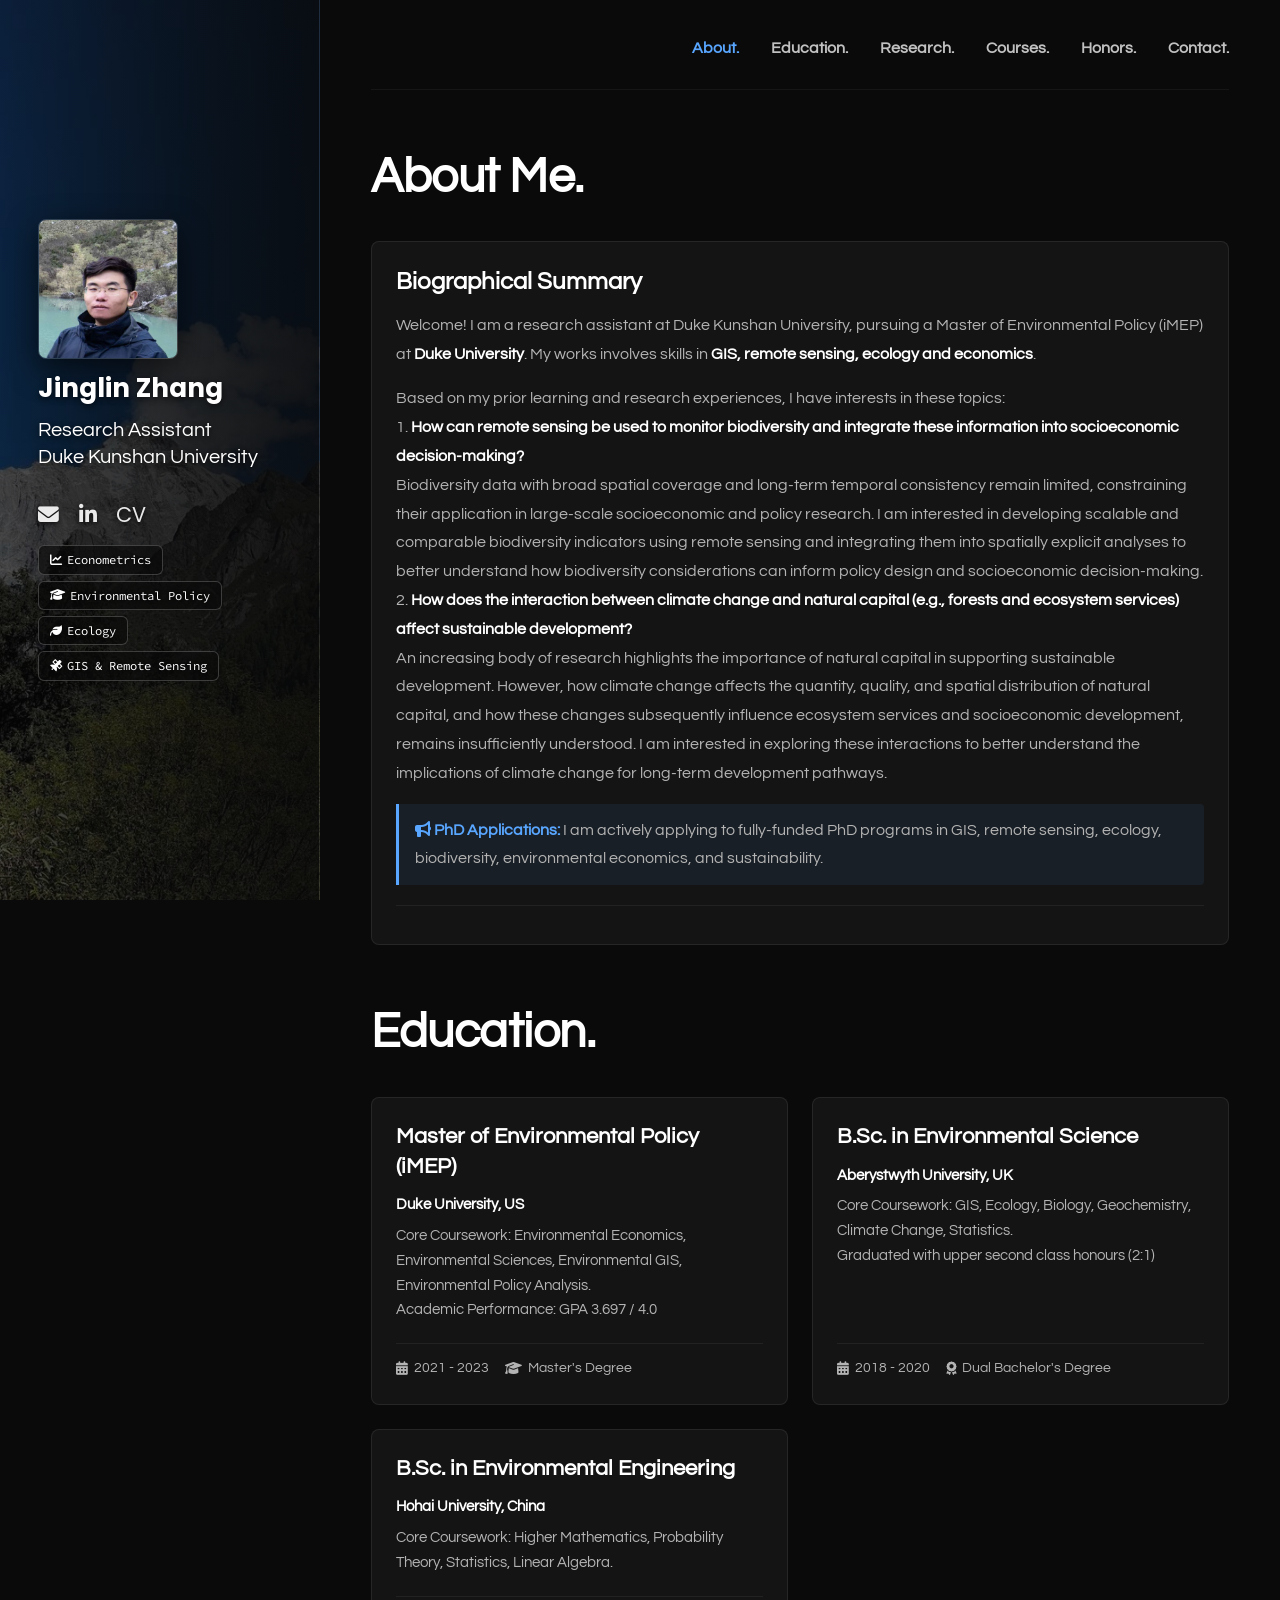
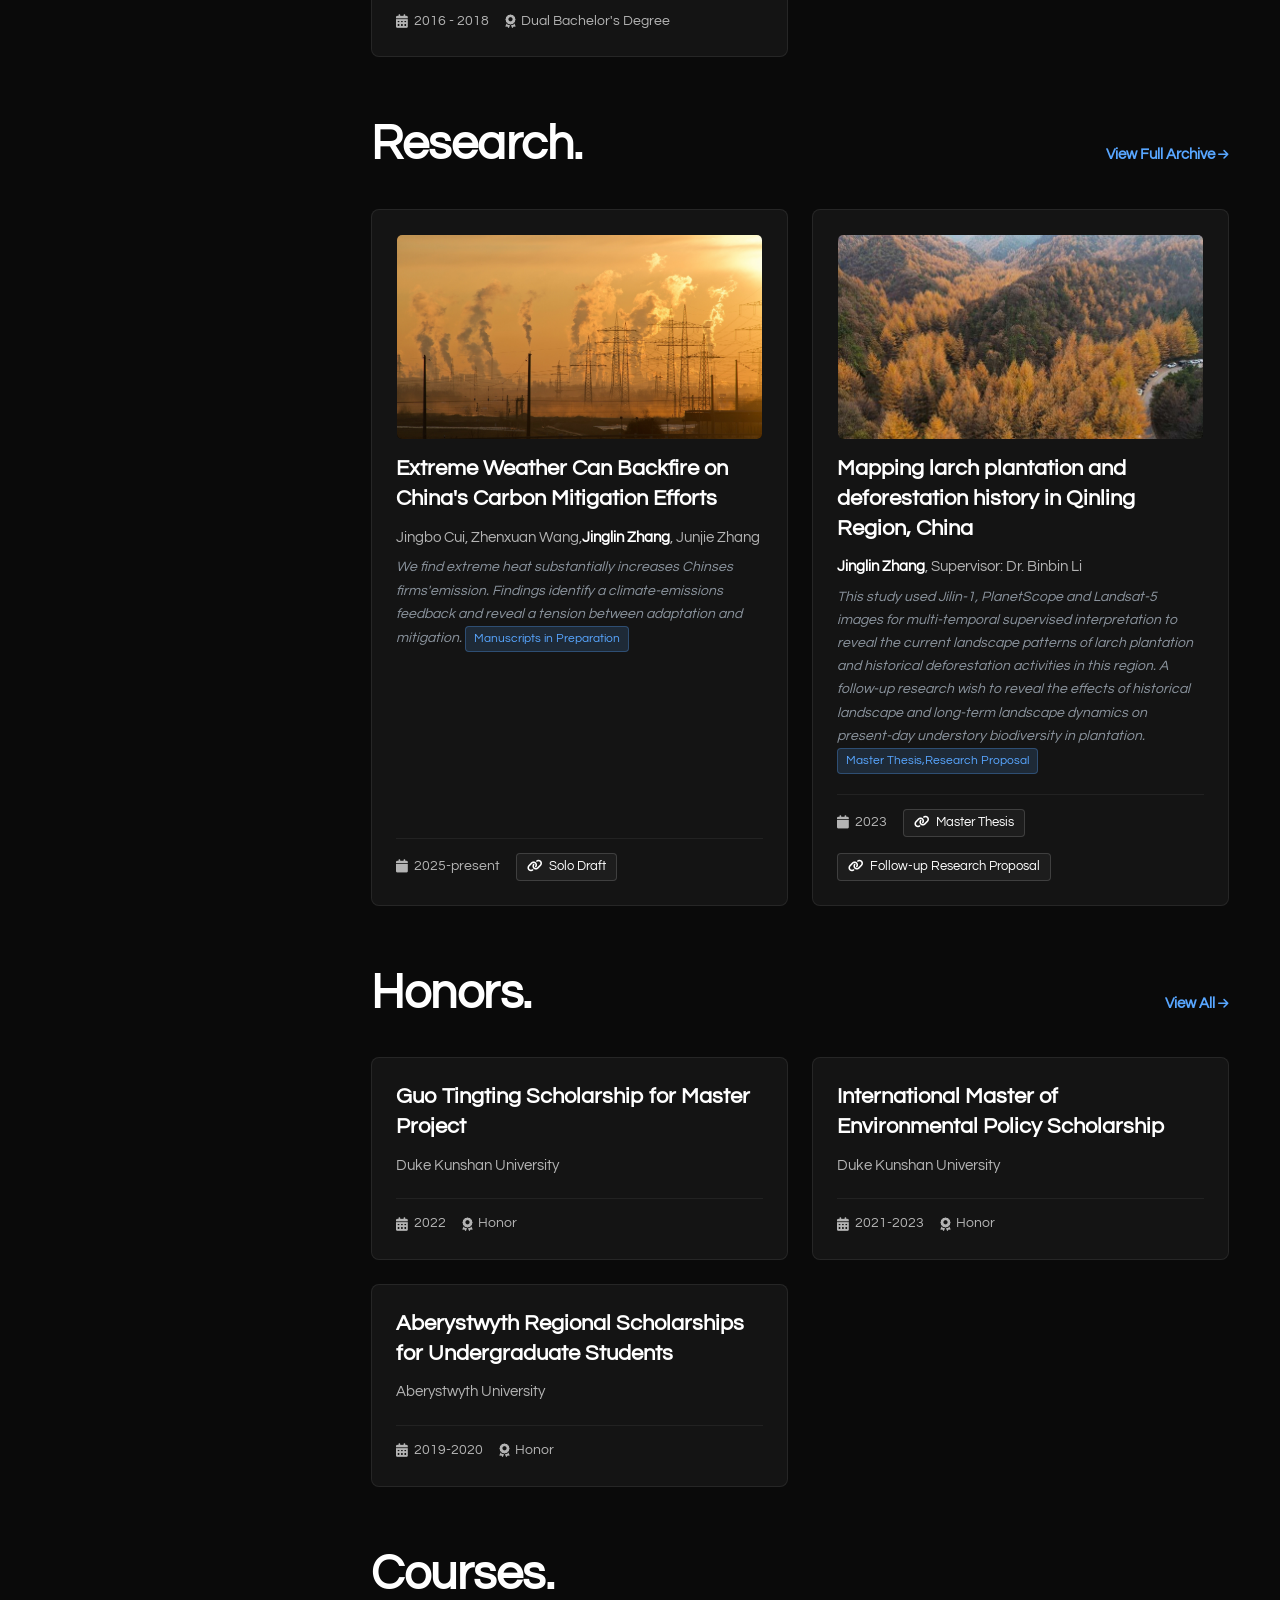
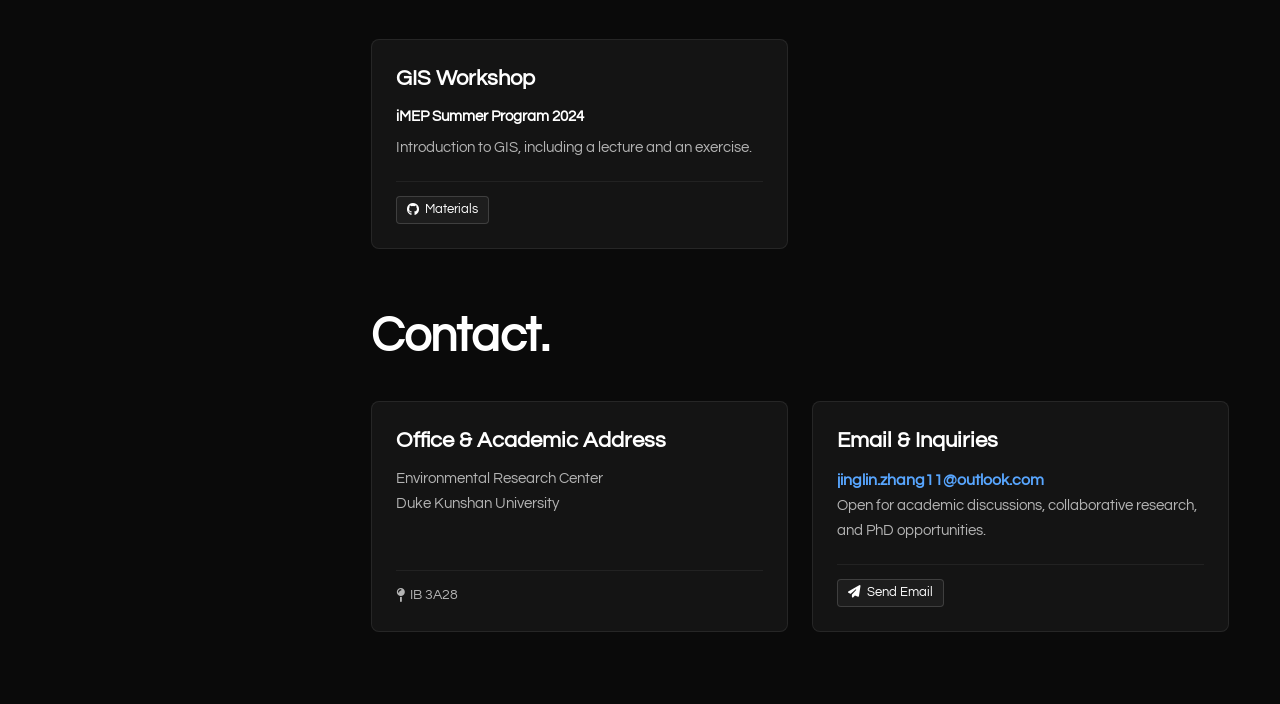
==== commit b10a909b: "Refactor research interests section in index.html Updated the text to improve clarity and organizati" ====
--- a/index.html
+++ b/index.html
@@ -71,8 +71,10 @@
                     </p>
                     <p>
                         Based on my prior learning and research experiences, I have interests in these topics:<br>
-                        1. <strong>How can remote sensing be used to monitor biodiversity and integrate these information into socioeconomic decision-making?</strong> Biodiversity data with broad spatial coverage and long-term temporal consistency remain limited, constraining their application in large-scale socioeconomic and policy research. I am interested in developing scalable and comparable biodiversity indicators using remote sensing and integrating them into spatially explicit analyses to better understand how biodiversity considerations can inform policy design and socioeconomic decision-making. <br>
-                        2. <strong>How does the interaction between climate change and natural capital (e.g., forests and ecosystem services) affect sustainable development?</strong> An increasing body of research highlights the importance of natural capital in supporting sustainable development. However, how climate change affects the quantity, quality, and spatial distribution of natural capital, and how these changes subsequently influence ecosystem services and socioeconomic development, remains insufficiently understood. I am interested in exploring these interactions to better understand the implications of climate change for long-term development pathways.
+                        1. <strong>How can remote sensing be used to monitor biodiversity and integrate these information into socioeconomic decision-making?</strong> <br>
+                        Biodiversity data with broad spatial coverage and long-term temporal consistency remain limited, constraining their application in large-scale socioeconomic and policy research. I am interested in developing scalable and comparable biodiversity indicators using remote sensing and integrating them into spatially explicit analyses to better understand how biodiversity considerations can inform policy design and socioeconomic decision-making. <br>
+                        2. <strong>How does the interaction between climate change and natural capital (e.g., forests and ecosystem services) affect sustainable development?</strong> <br>
+                        An increasing body of research highlights the importance of natural capital in supporting sustainable development. However, how climate change affects the quantity, quality, and spatial distribution of natural capital, and how these changes subsequently influence ecosystem services and socioeconomic development, remains insufficiently understood. I am interested in exploring these interactions to better understand the implications of climate change for long-term development pathways.
                     </p>
                     <p style="margin-bottom: 0; padding: 12px 16px; border-left: 3px solid var(--accent-color); background: rgba(88, 166, 255, 0.08); border-radius: 0 4px 4px 0;">
                         <strong style="color: #58a6ff;"><i class="fas fa-bullhorn"></i> PhD Applications:</strong> I am actively applying to fully-funded PhD programs in GIS, remote sensing, ecology, biodiversity, environmental economics, and sustainability.
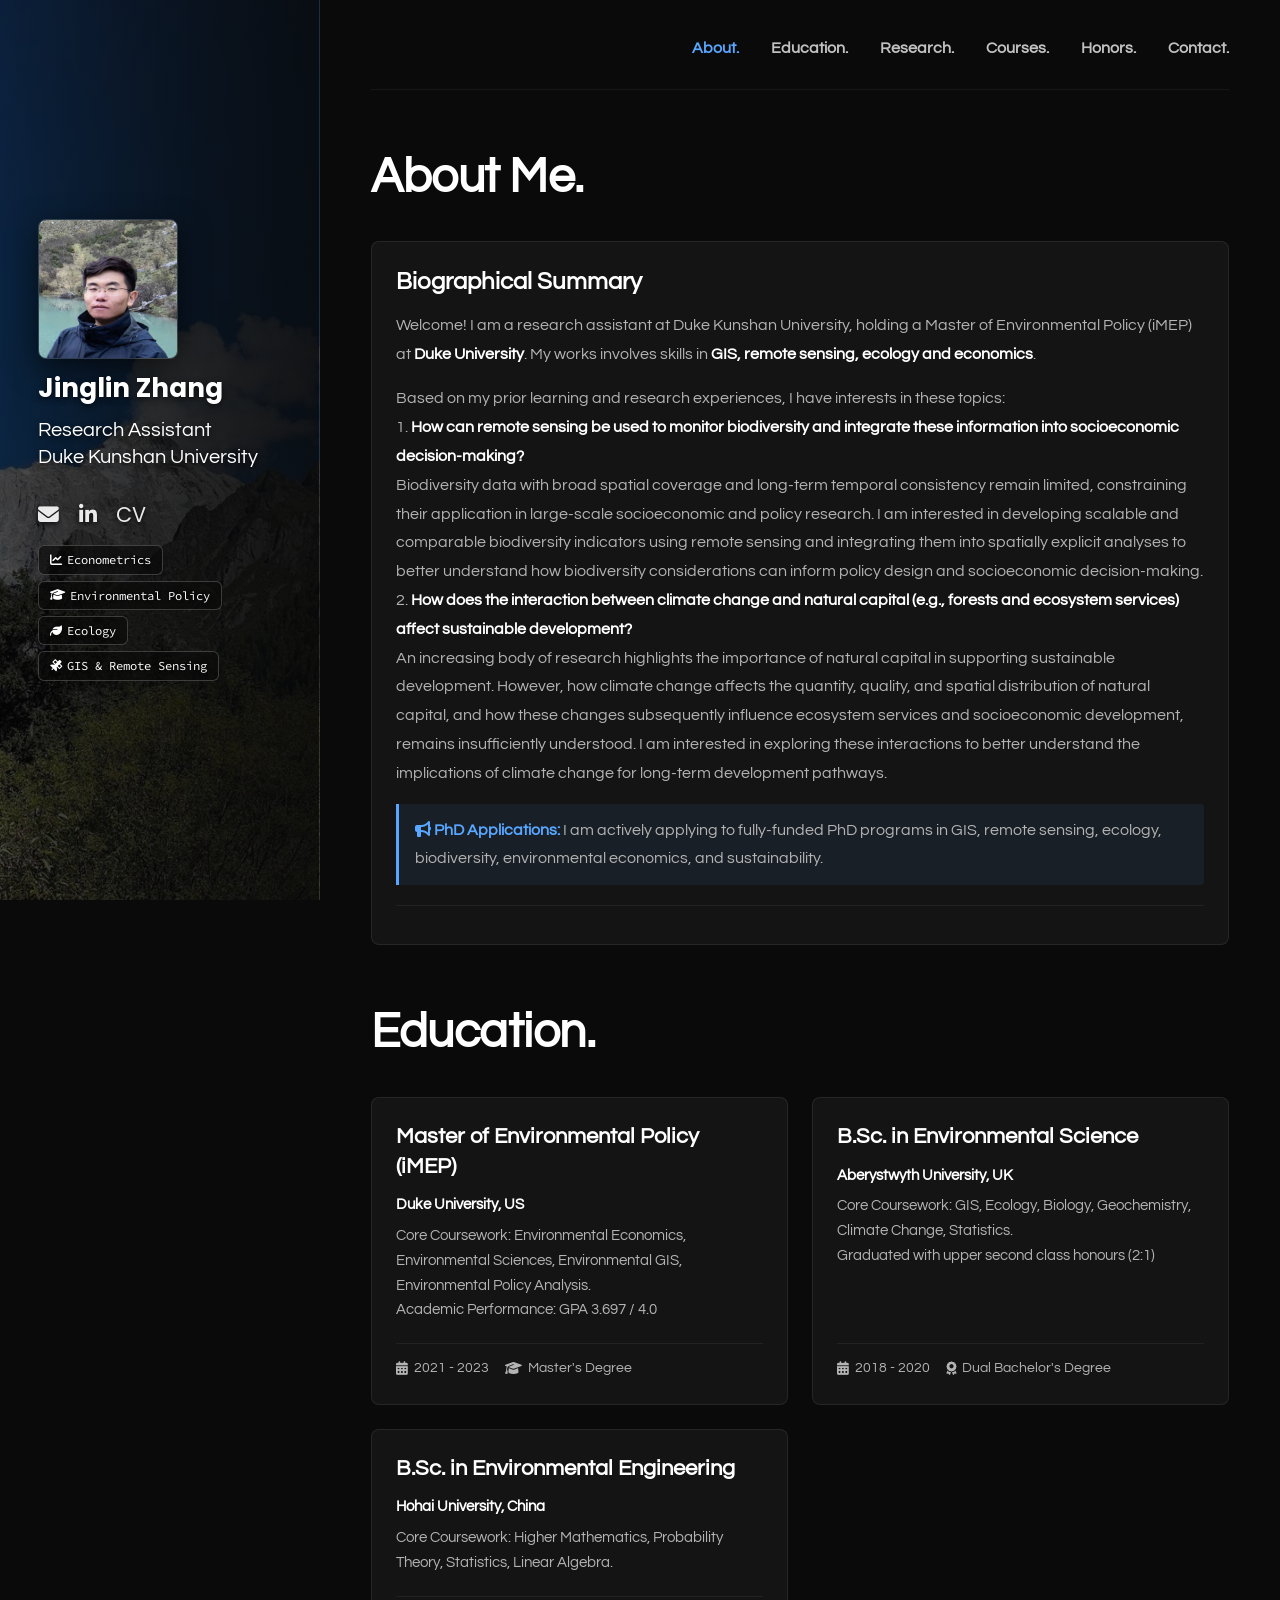
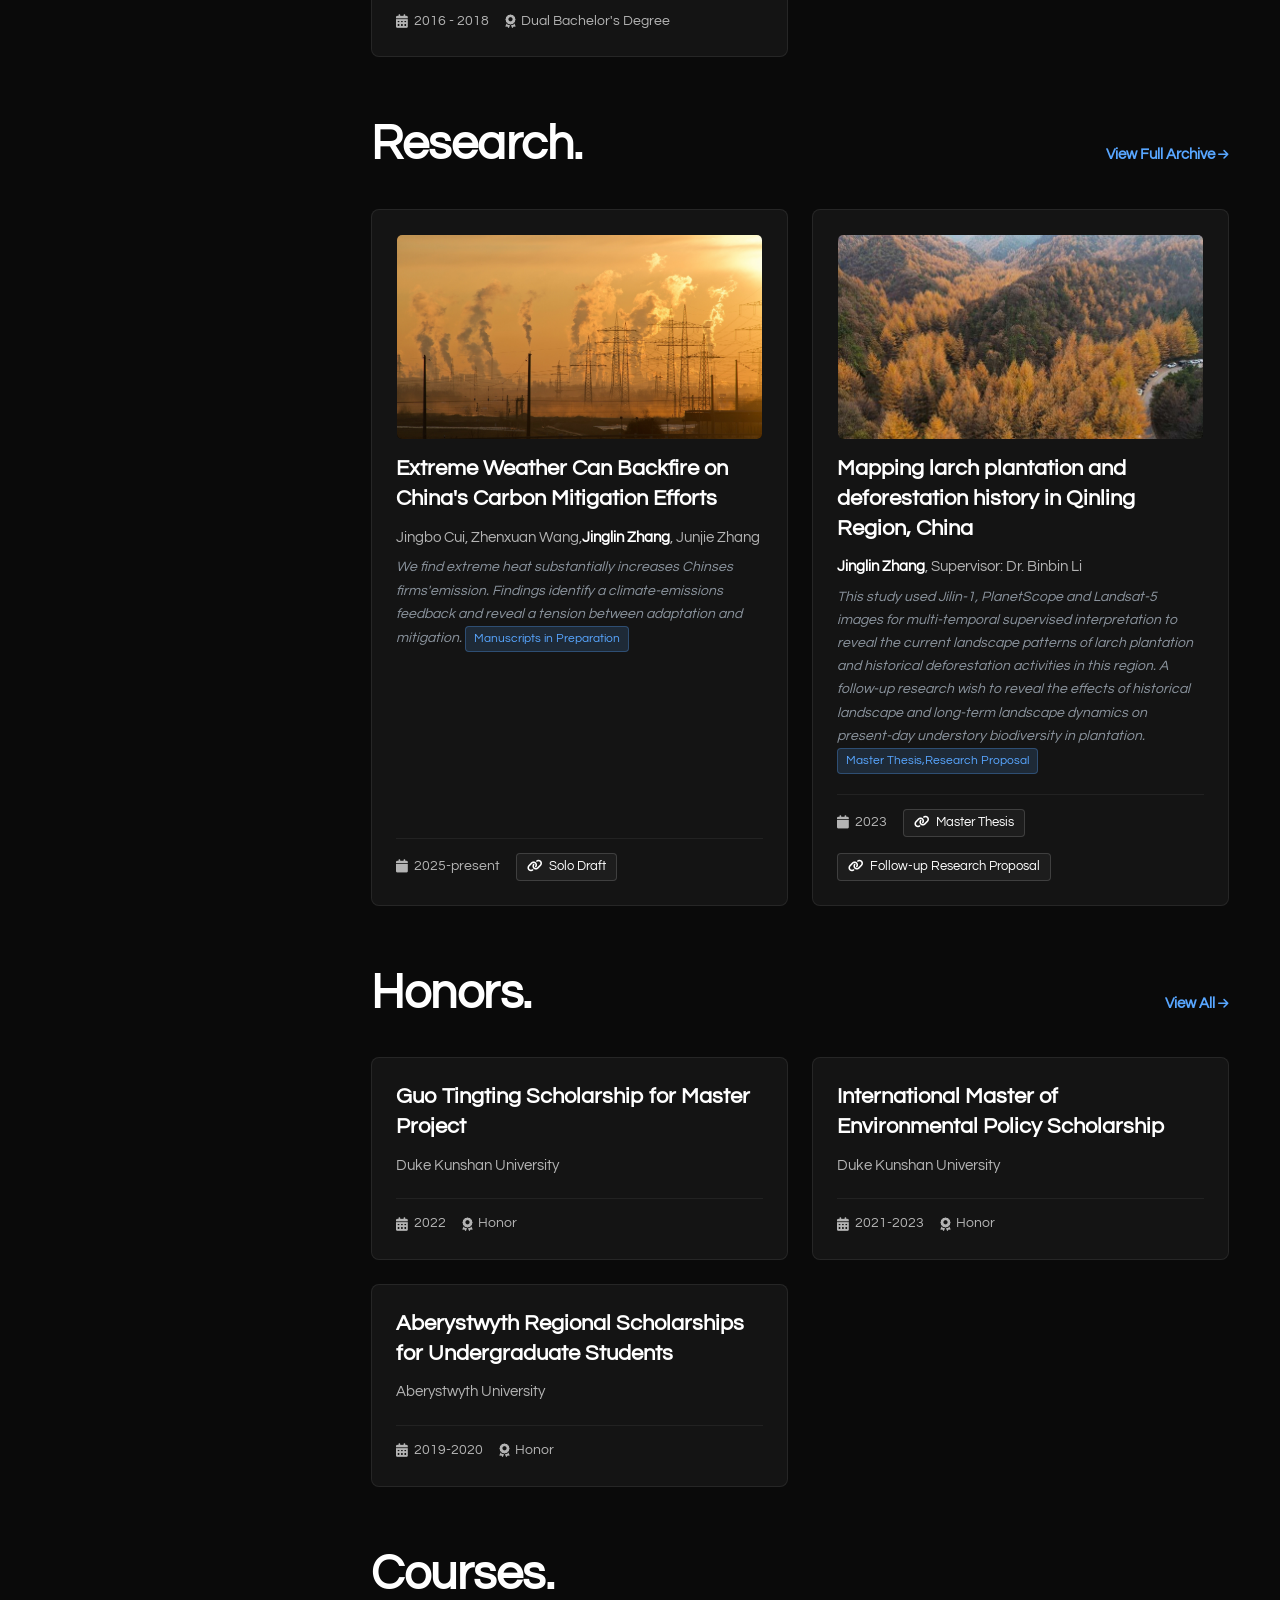
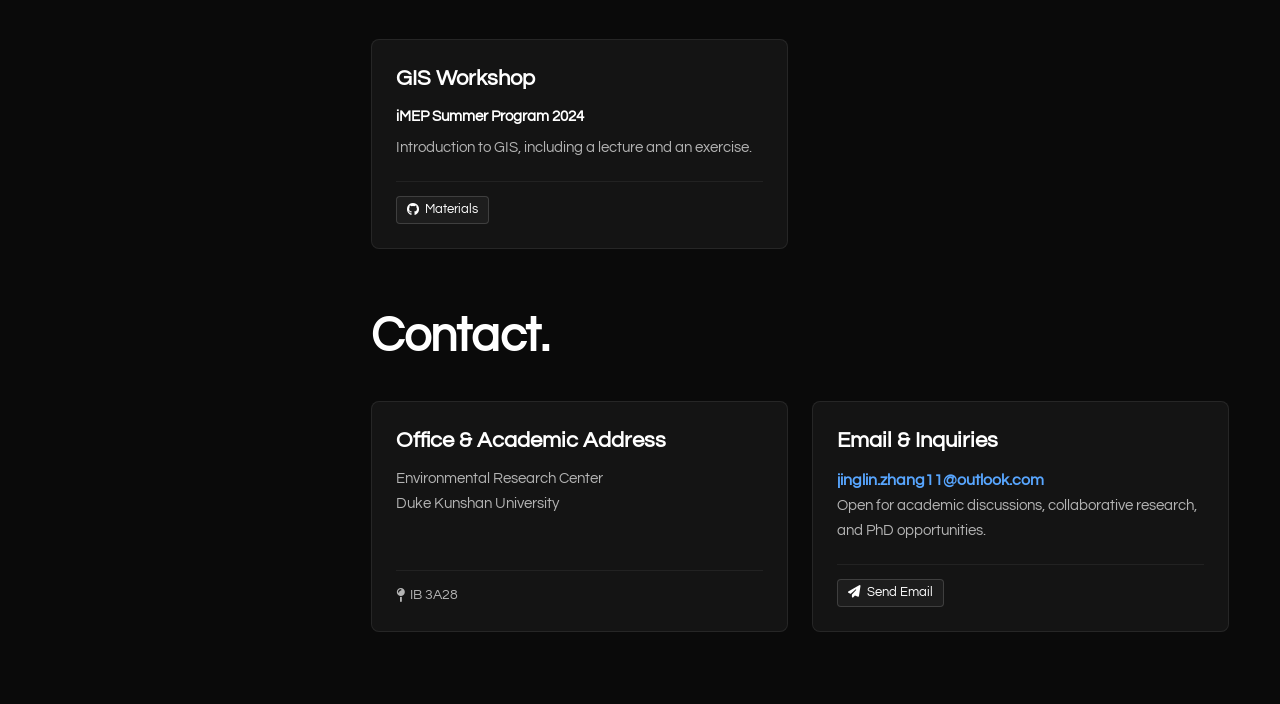
==== commit 8c2b9523: "Update index.html" ====
--- a/index.html
+++ b/index.html
@@ -67,7 +67,7 @@
                 <div class="section_title" style="color: #fff; font-size: 24px;">Biographical Summary</div>
                 <div class="about_section" style="font-size: 16px; line-height: 1.8;">
                     <p style="margin-top: 0;">
-                        Welcome! I am a research assistant at Duke Kunshan University, pursuing a Master of Environmental Policy (iMEP) at <strong>Duke University</strong>. My works involves skills in <strong>GIS, remote sensing, ecology and economics</strong>.
+                        Welcome! I am a research assistant at Duke Kunshan University, holding a Master of Environmental Policy (iMEP) at <strong>Duke University</strong>. My works involves skills in <strong>GIS, remote sensing, ecology and economics</strong>.
                     </p>
                     <p>
                         Based on my prior learning and research experiences, I have interests in these topics:<br>
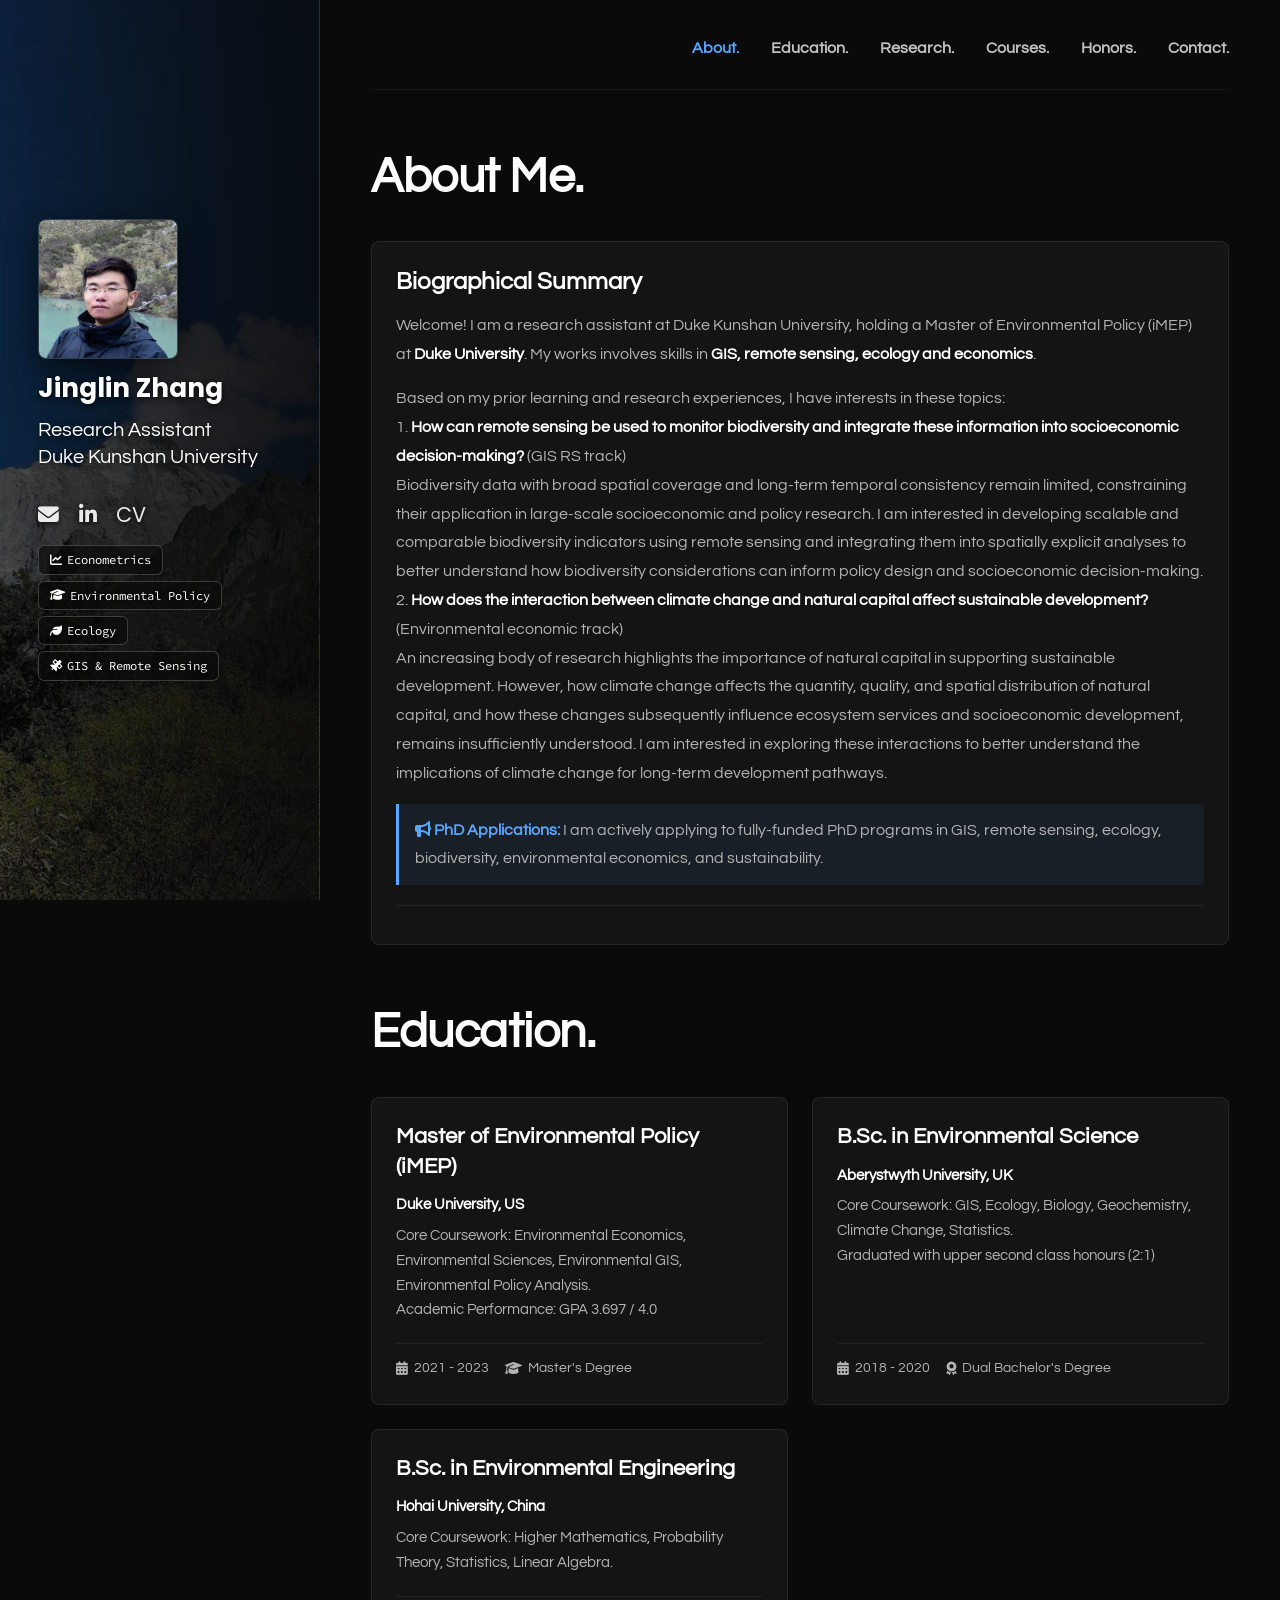
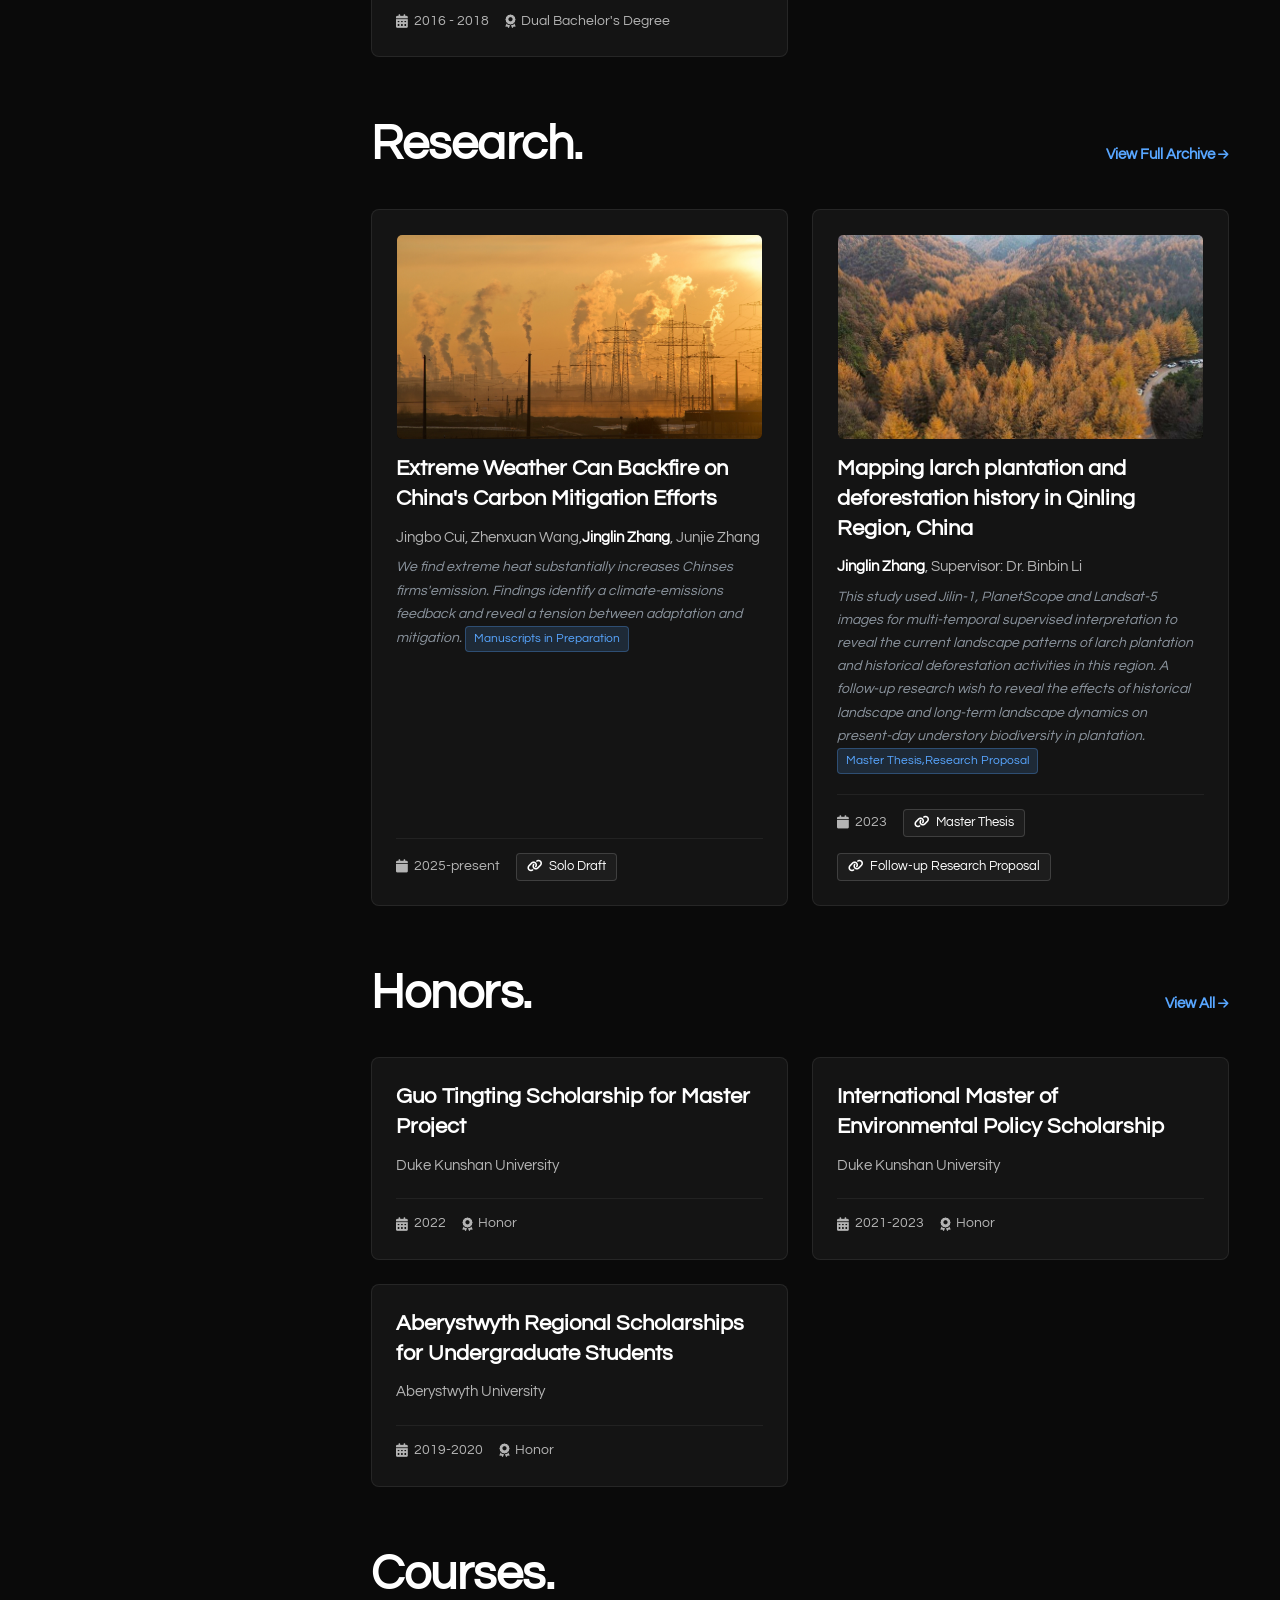
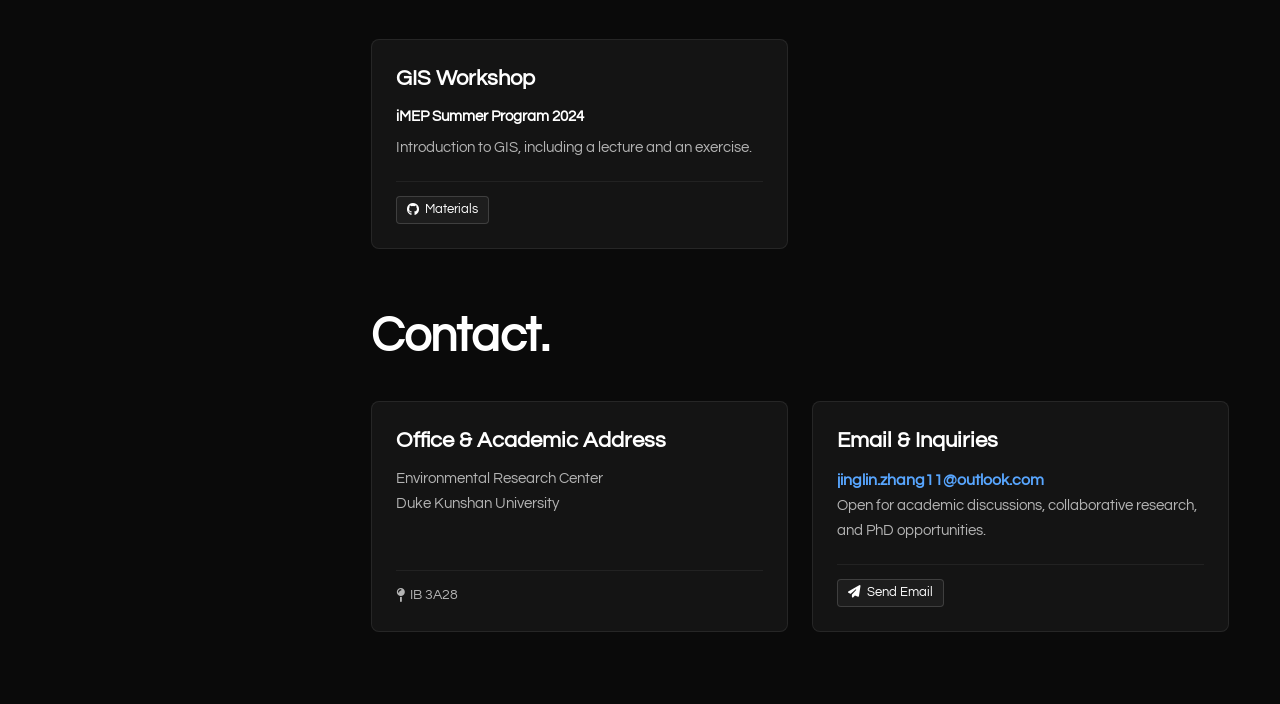
==== commit 91b685e2: "Update index.html" ====
--- a/index.html
+++ b/index.html
@@ -71,9 +71,9 @@
                     </p>
                     <p>
                         Based on my prior learning and research experiences, I have interests in these topics:<br>
-                        1. <strong>How can remote sensing be used to monitor biodiversity and integrate these information into socioeconomic decision-making?</strong> <br>
+                        1. <strong>How can remote sensing be used to monitor biodiversity and integrate these information into socioeconomic decision-making?</strong> (GIS RS track)<br>
                         Biodiversity data with broad spatial coverage and long-term temporal consistency remain limited, constraining their application in large-scale socioeconomic and policy research. I am interested in developing scalable and comparable biodiversity indicators using remote sensing and integrating them into spatially explicit analyses to better understand how biodiversity considerations can inform policy design and socioeconomic decision-making. <br>
-                        2. <strong>How does the interaction between climate change and natural capital (e.g., forests and ecosystem services) affect sustainable development?</strong> <br>
+                        2. <strong>How does the interaction between climate change and natural capital affect sustainable development?</strong> (Environmental economic track)<br>
                         An increasing body of research highlights the importance of natural capital in supporting sustainable development. However, how climate change affects the quantity, quality, and spatial distribution of natural capital, and how these changes subsequently influence ecosystem services and socioeconomic development, remains insufficiently understood. I am interested in exploring these interactions to better understand the implications of climate change for long-term development pathways.
                     </p>
                     <p style="margin-bottom: 0; padding: 12px 16px; border-left: 3px solid var(--accent-color); background: rgba(88, 166, 255, 0.08); border-radius: 0 4px 4px 0;">
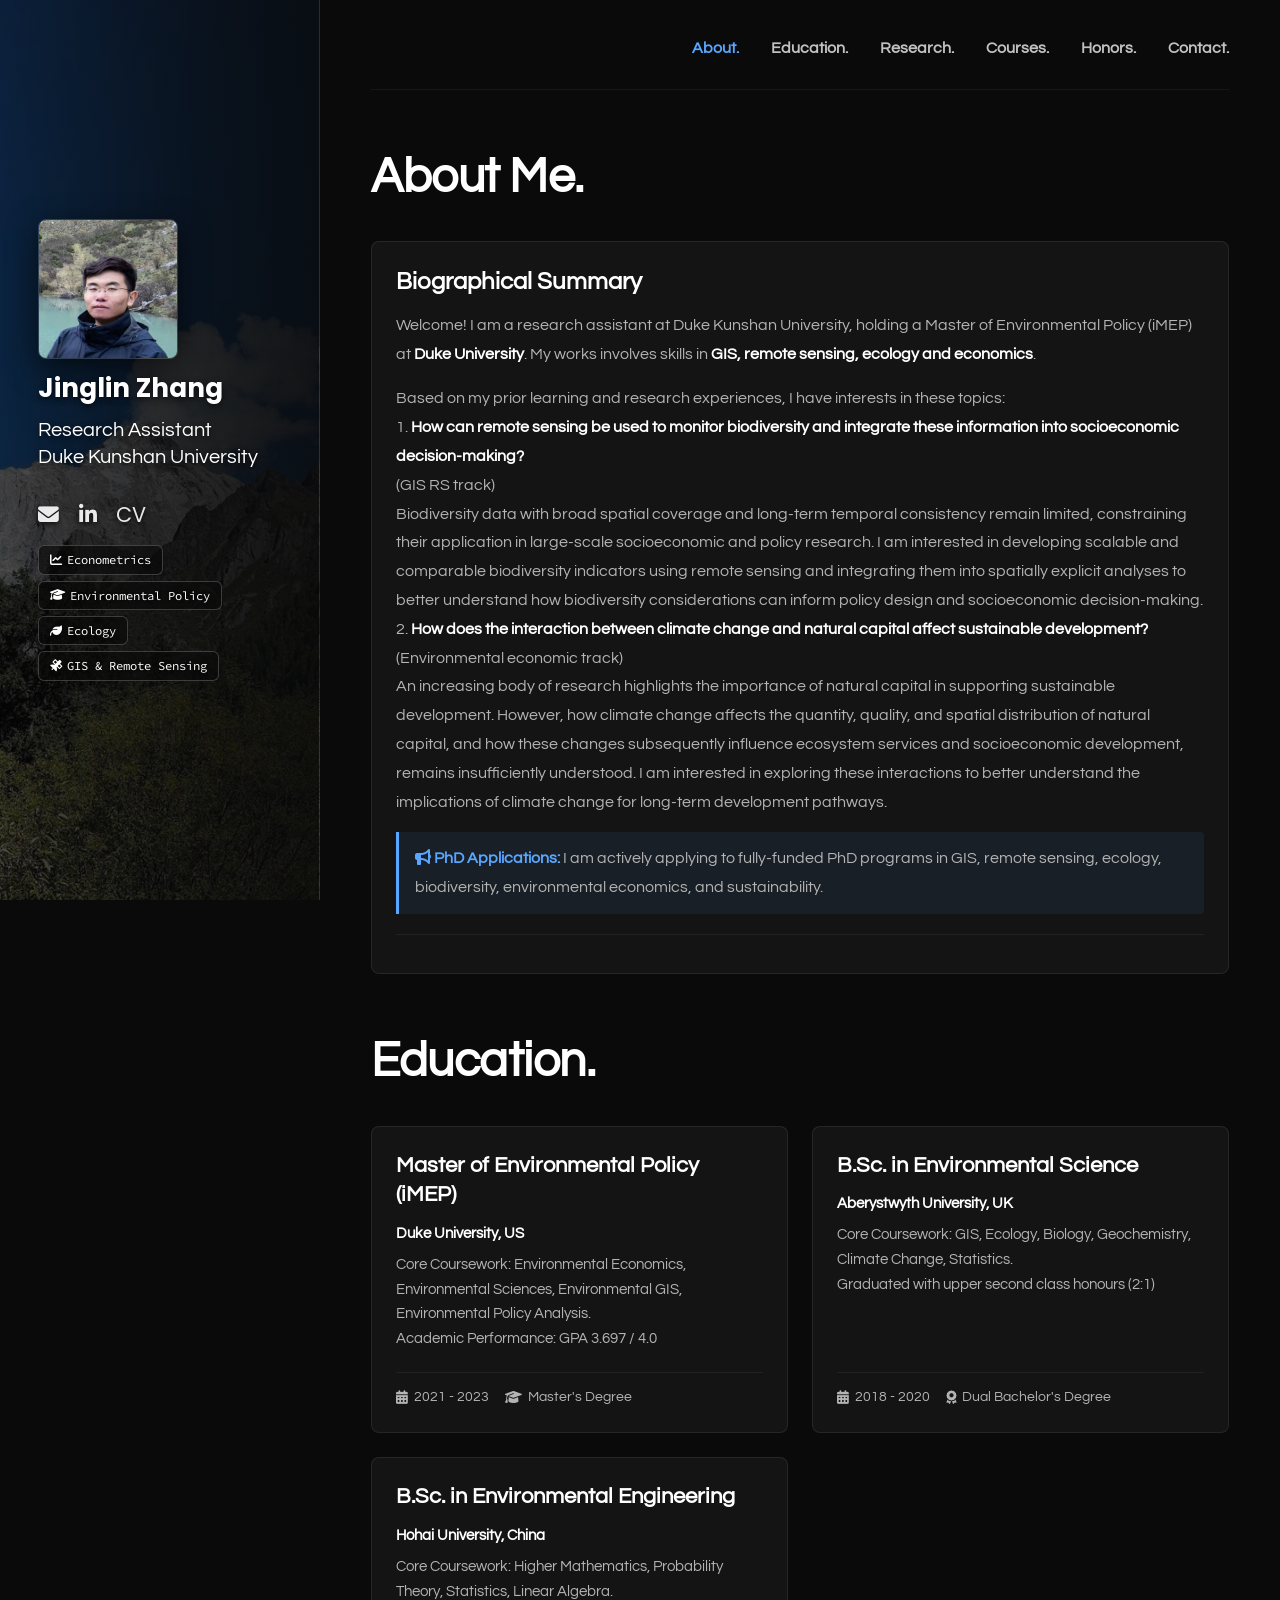
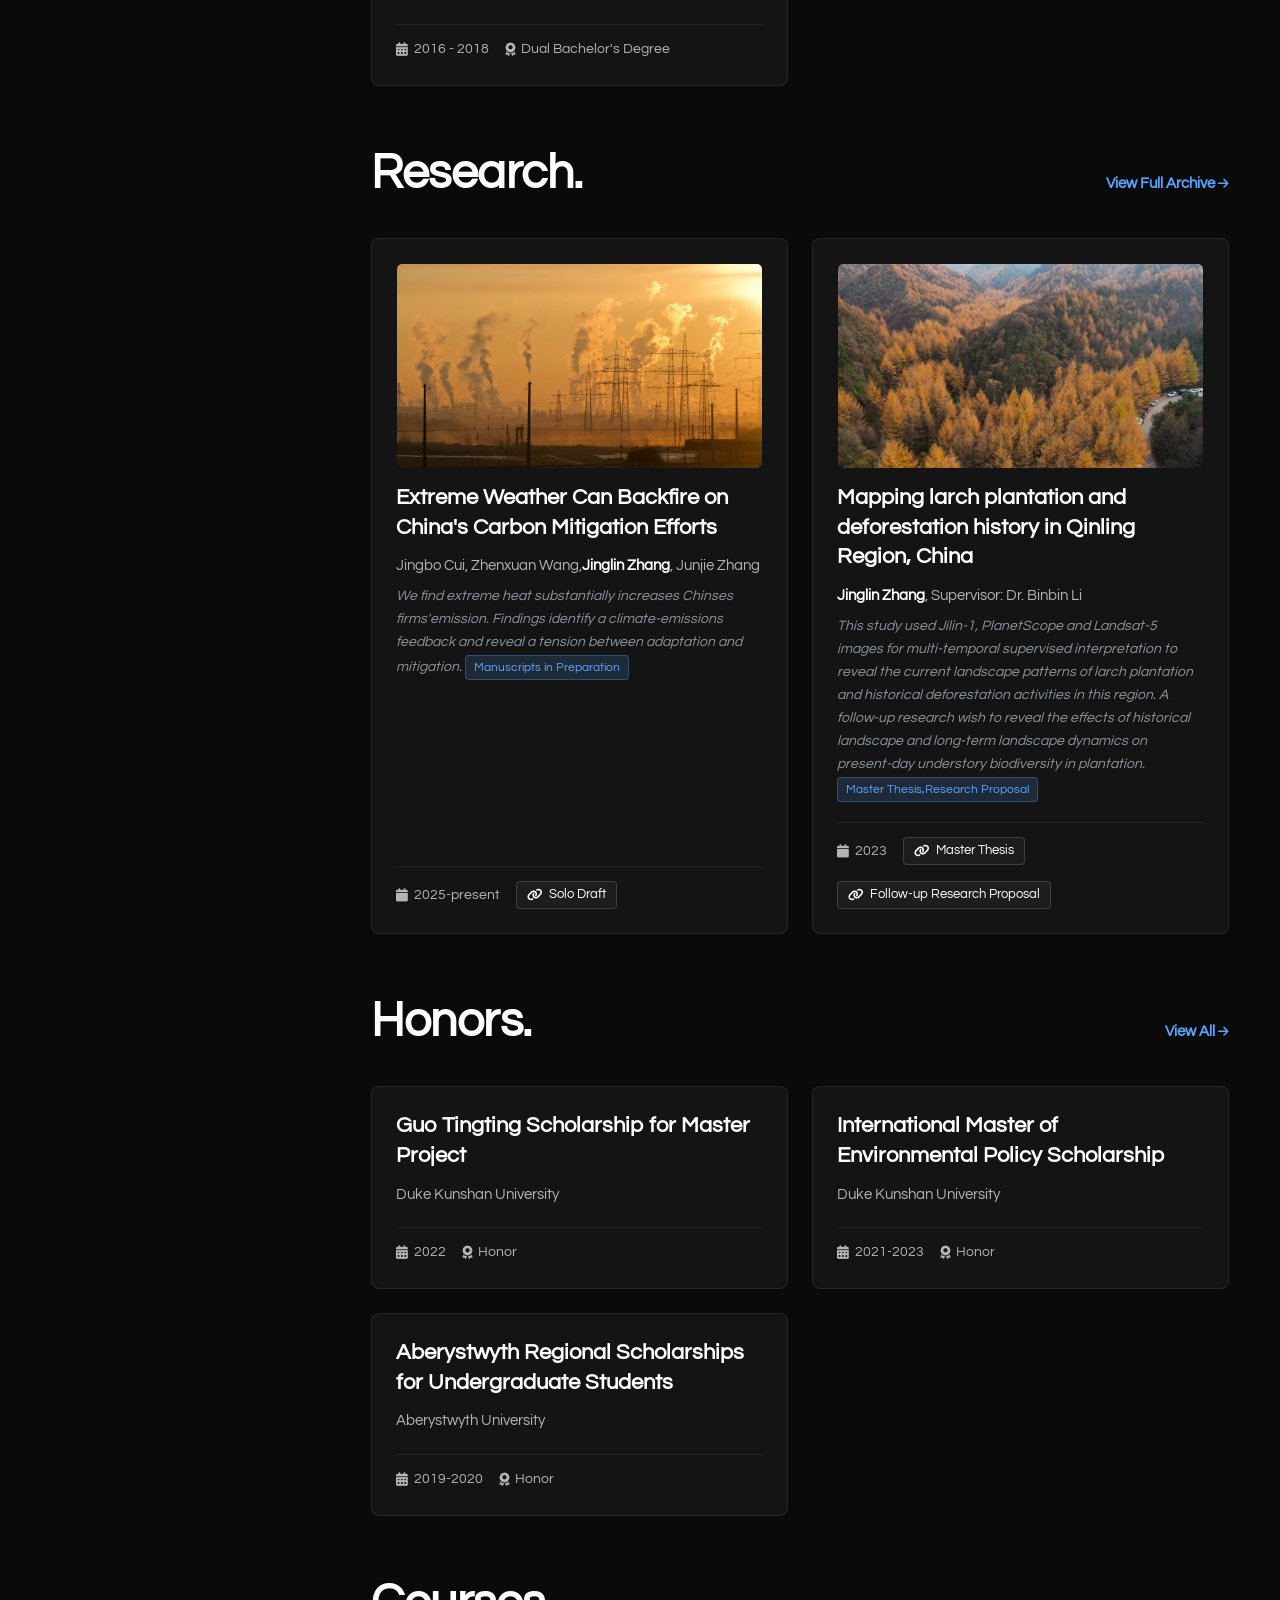
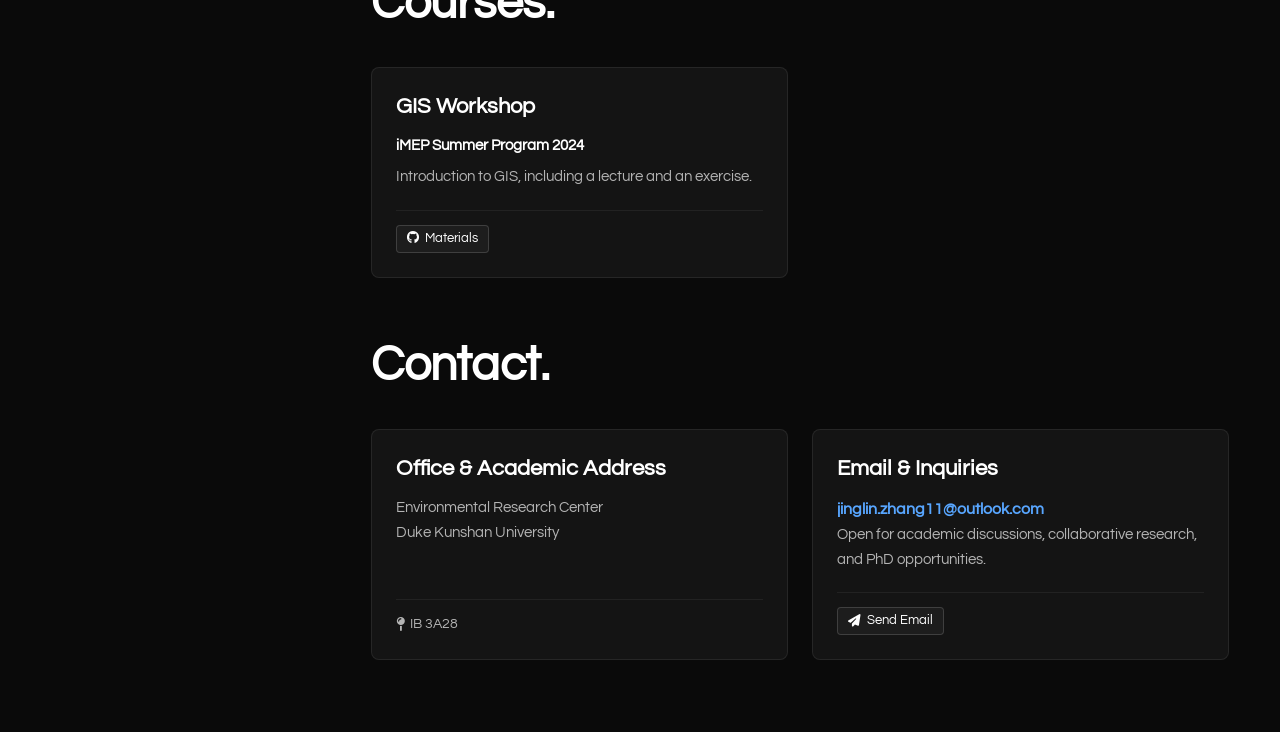
==== commit 3f2084ea: "Update index.html" ====
--- a/index.html
+++ b/index.html
@@ -71,9 +71,9 @@
                     </p>
                     <p>
                         Based on my prior learning and research experiences, I have interests in these topics:<br>
-                        1. <strong>How can remote sensing be used to monitor biodiversity and integrate these information into socioeconomic decision-making?</strong> (GIS RS track)<br>
+                        1. <strong>How can remote sensing be used to monitor biodiversity and integrate these information into socioeconomic decision-making?</strong><br> (GIS RS track)<br>
                         Biodiversity data with broad spatial coverage and long-term temporal consistency remain limited, constraining their application in large-scale socioeconomic and policy research. I am interested in developing scalable and comparable biodiversity indicators using remote sensing and integrating them into spatially explicit analyses to better understand how biodiversity considerations can inform policy design and socioeconomic decision-making. <br>
-                        2. <strong>How does the interaction between climate change and natural capital affect sustainable development?</strong> (Environmental economic track)<br>
+                        2. <strong>How does the interaction between climate change and natural capital affect sustainable development?</strong><br> (Environmental economic track)<br>
                         An increasing body of research highlights the importance of natural capital in supporting sustainable development. However, how climate change affects the quantity, quality, and spatial distribution of natural capital, and how these changes subsequently influence ecosystem services and socioeconomic development, remains insufficiently understood. I am interested in exploring these interactions to better understand the implications of climate change for long-term development pathways.
                     </p>
                     <p style="margin-bottom: 0; padding: 12px 16px; border-left: 3px solid var(--accent-color); background: rgba(88, 166, 255, 0.08); border-radius: 0 4px 4px 0;">
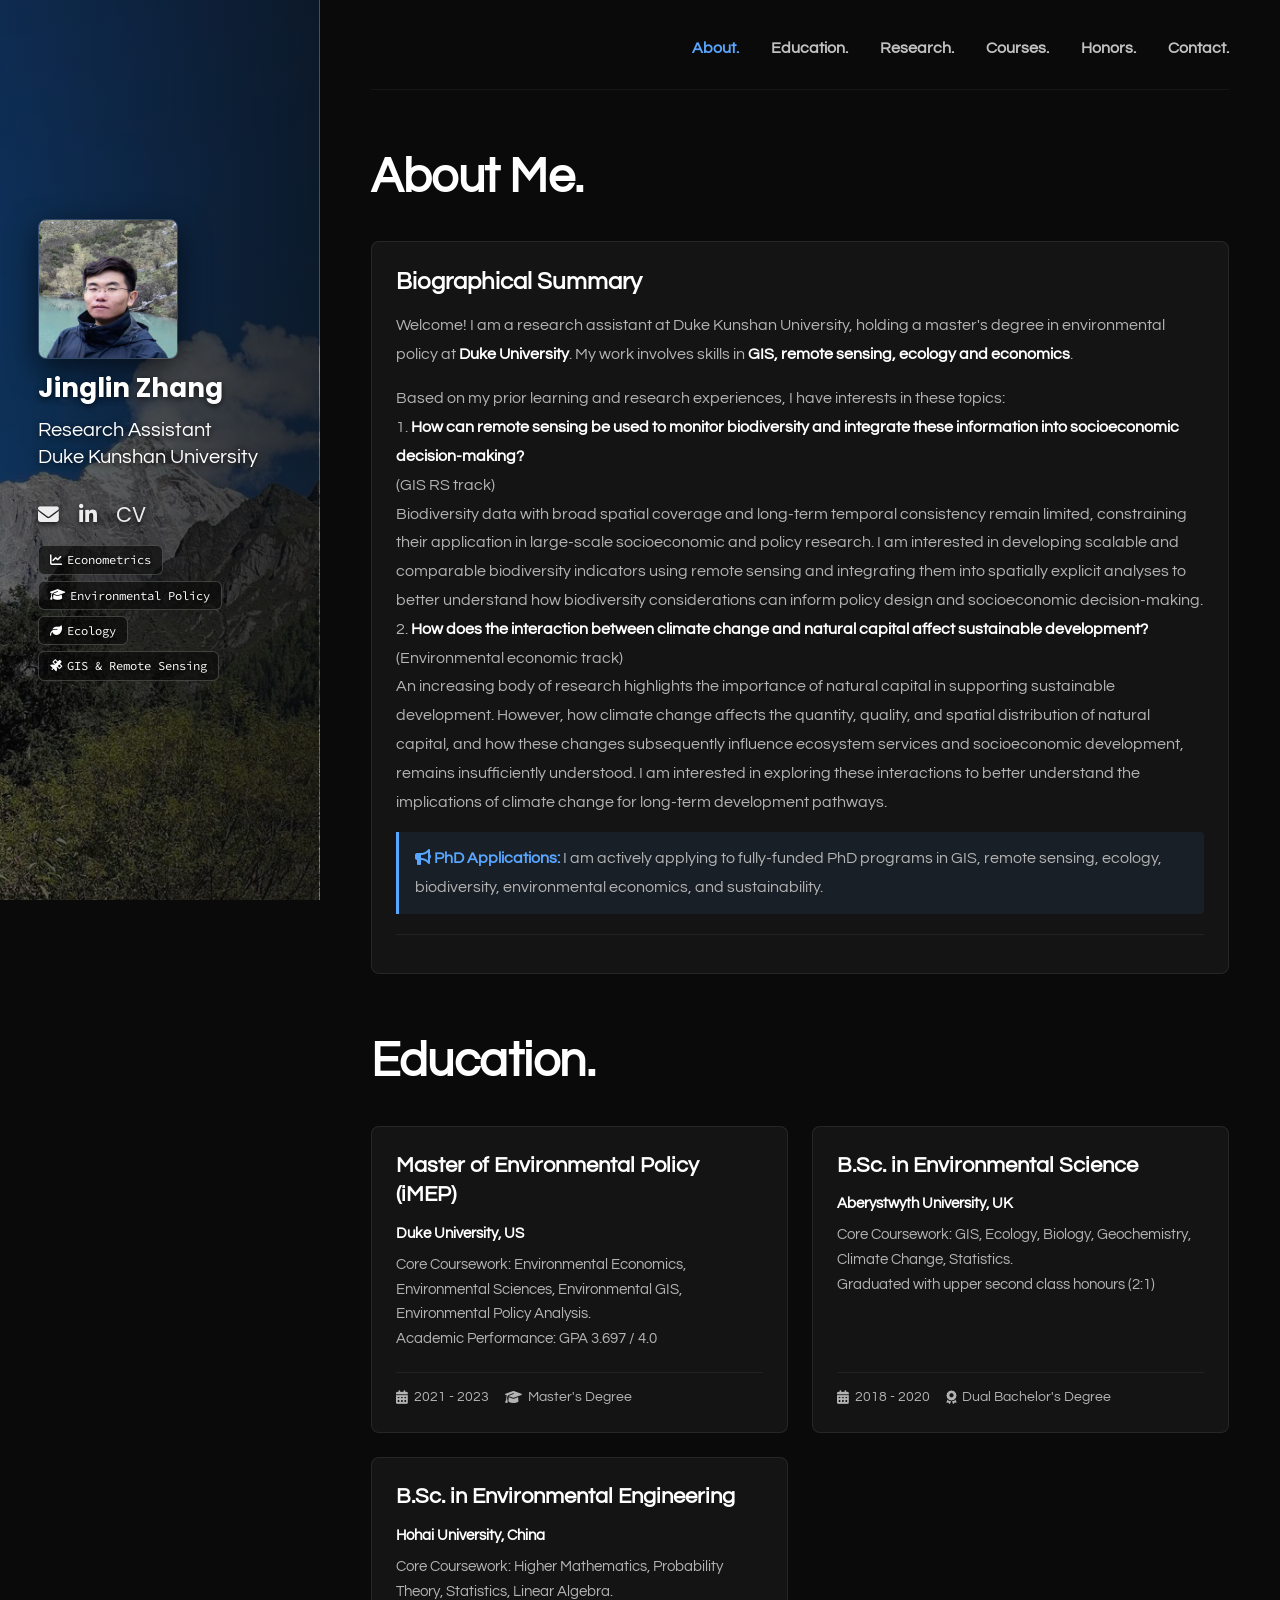
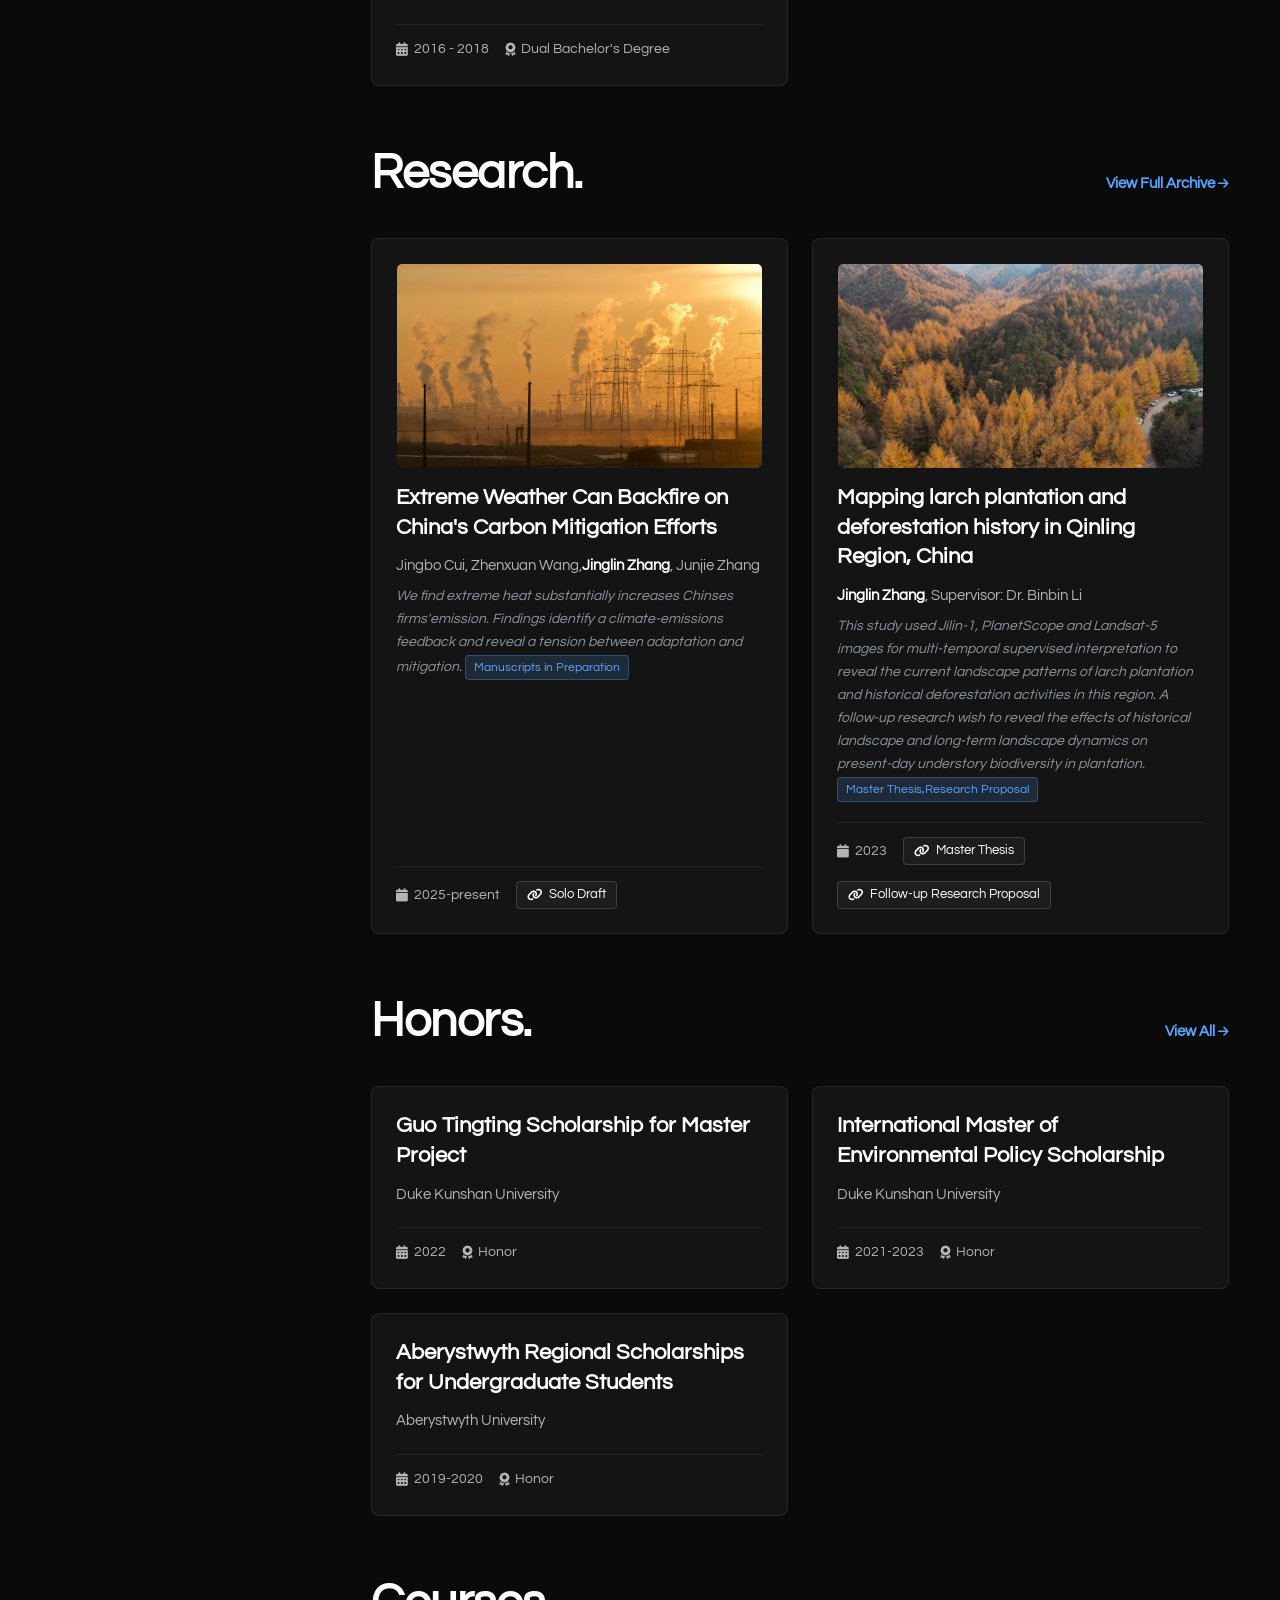
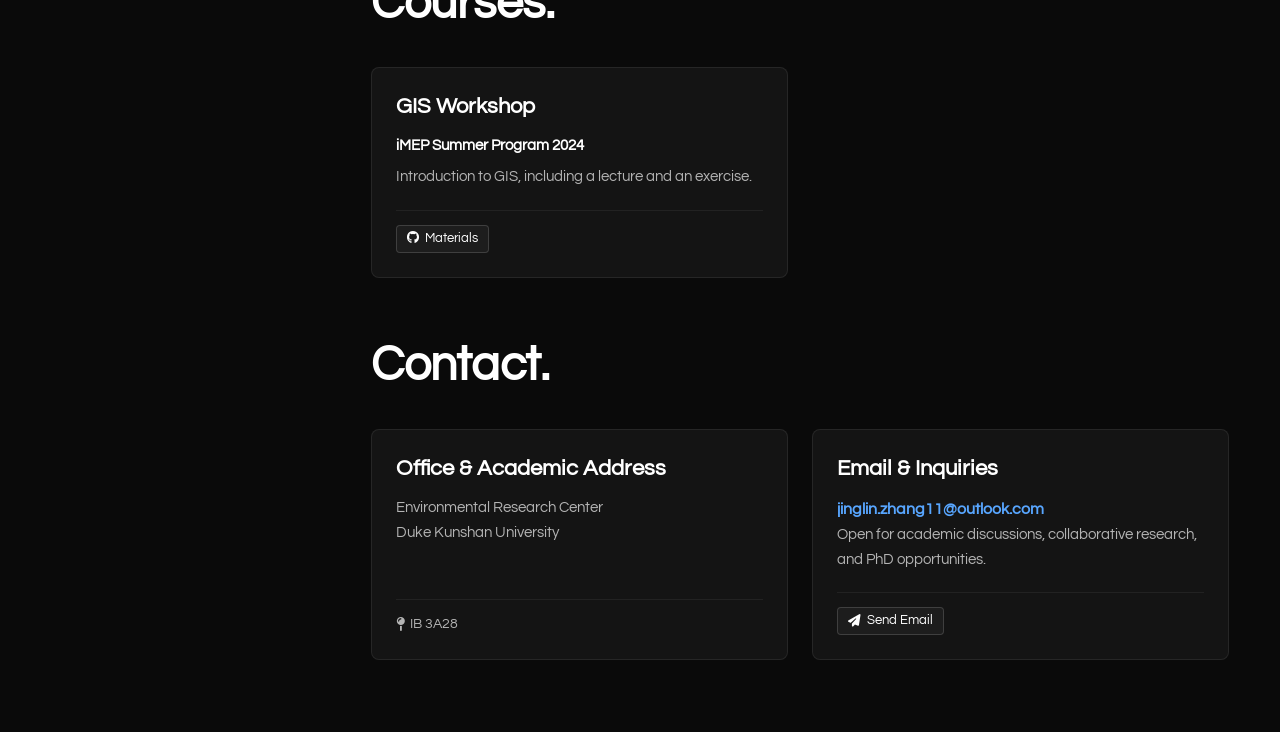
==== commit becaaf24: "Update index.html" ====
--- a/index.html
+++ b/index.html
@@ -67,7 +67,7 @@
                 <div class="section_title" style="color: #fff; font-size: 24px;">Biographical Summary</div>
                 <div class="about_section" style="font-size: 16px; line-height: 1.8;">
                     <p style="margin-top: 0;">
-                        Welcome! I am a research assistant at Duke Kunshan University, holding a Master of Environmental Policy (iMEP) at <strong>Duke University</strong>. My works involves skills in <strong>GIS, remote sensing, ecology and economics</strong>.
+                        Welcome! I am a research assistant at Duke Kunshan University, holding a master's degree in environmental policy at <strong>Duke University</strong>. My work involves skills in <strong>GIS, remote sensing, ecology and economics</strong>.
                     </p>
                     <p>
                         Based on my prior learning and research experiences, I have interests in these topics:<br>
